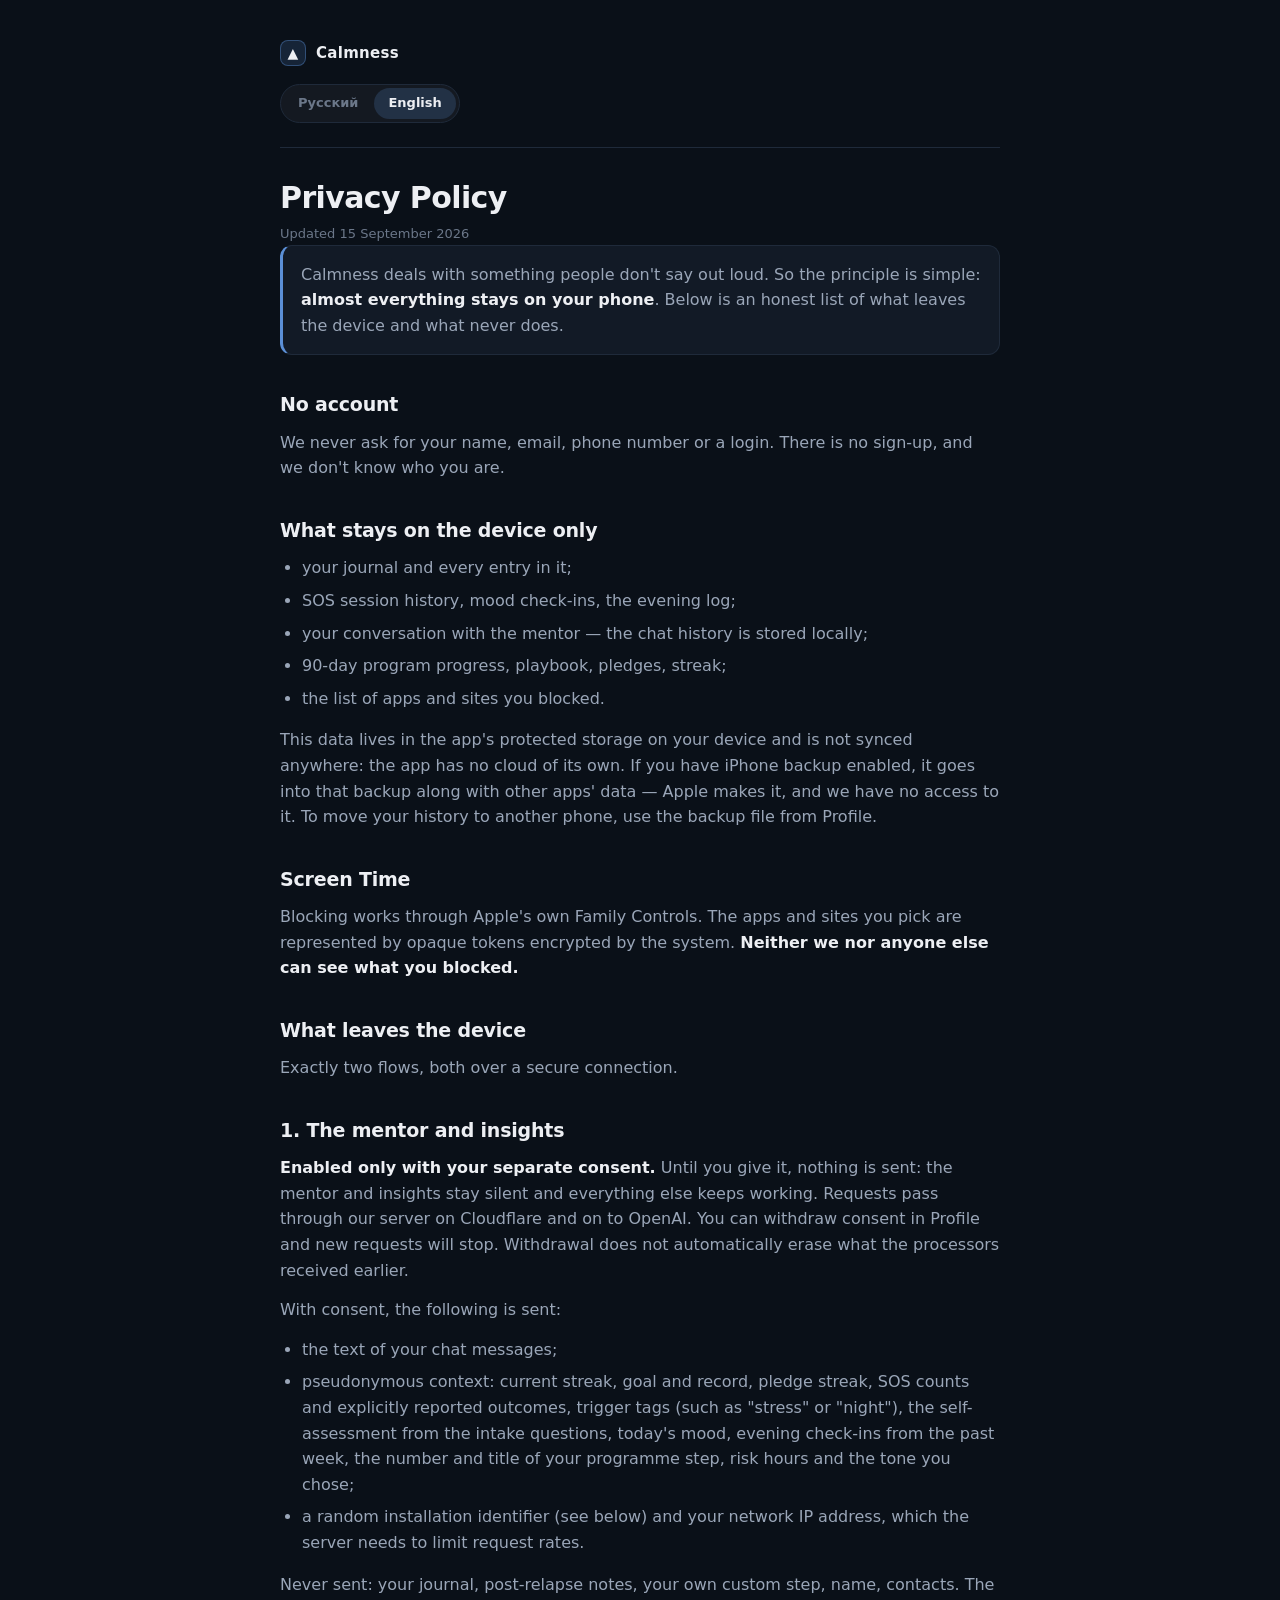
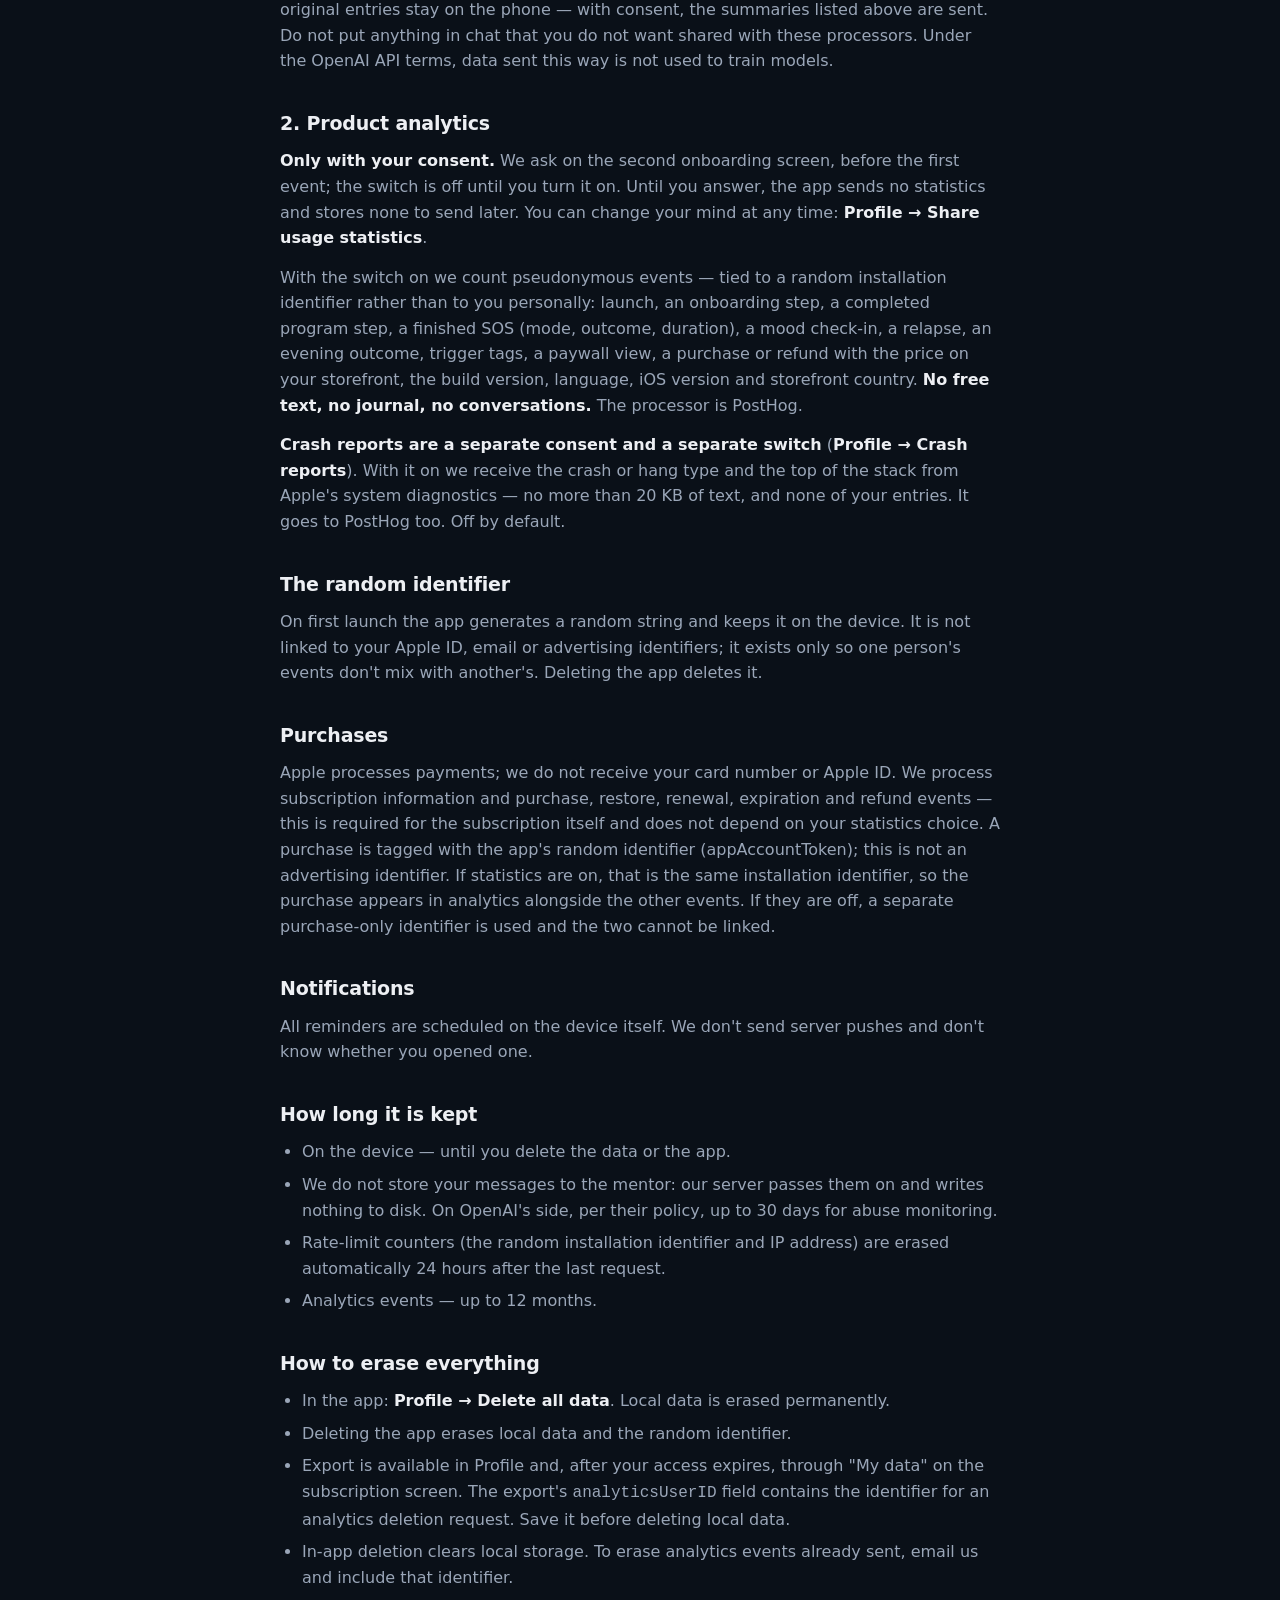
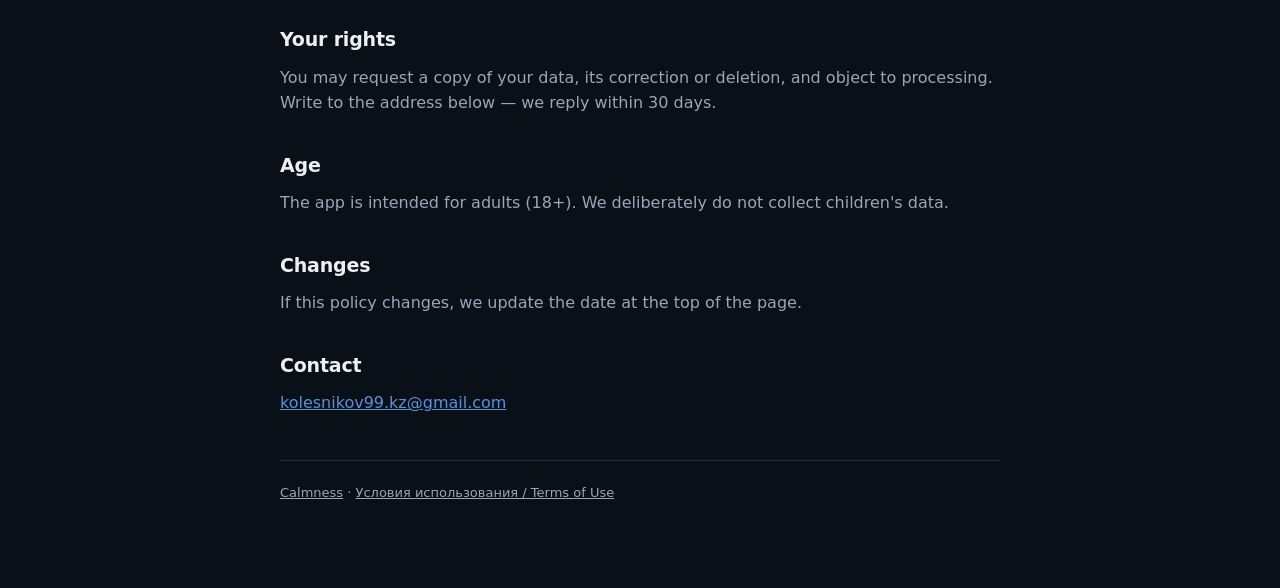
==== privacy.html @ 1201d671 "Политика и условия: раздельные согласия, триал вместо «его нет» Правки лежали на диске с 15 сентября" ====
<!doctype html>
<html lang="ru">
<head>
<meta charset="utf-8">
<meta name="viewport" content="width=device-width, initial-scale=1">
<title>Политика конфиденциальности — Calmness</title>
<link rel="stylesheet" href="style.css">
</head>
<body>
<div class="wrap">

<header>
  <a class="brand" href="./"><span class="mark">▲</span> Calmness</a>
  <div class="lang">
    <button type="button" data-lang="ru">Русский</button>
    <button type="button" data-lang="en">English</button>
  </div>
</header>

<!-- ============ RU ============ -->
<div lang="ru">

<h1>Политика конфиденциальности</h1>
<p class="updated">Обновлено 15 сентября 2026</p>

<div class="note">
  <p>Calmness — приложение о том, о чём не говорят вслух. Поэтому принцип простой:
  <strong>почти всё остаётся на твоём телефоне</strong>. Ниже — честный список того,
  что покидает устройство, и что не покидает никогда.</p>
</div>

<h2>Аккаунта нет</h2>
<p>Мы не просим имя, электронную почту, телефон или логин. Регистрации нет, и мы
не знаем, кто ты.</p>

<h2>Что остаётся только на устройстве</h2>
<ul>
  <li>дневник и все записи в нём;</li>
  <li>история SOS-сессий, чек-ины настроения, журнал вечеров;</li>
  <li>переписка с наставником — история диалога хранится локально;</li>
  <li>прогресс программы 90 дней, плейбук, обещания, стрик;</li>
  <li>список приложений и сайтов, которые ты заблокировал.</li>
</ul>
<p>Эти данные лежат в защищённой области приложения на устройстве и никуда
не синхронизируются: отдельного облака у приложения нет. Если у тебя включена
резервная копия iPhone, они попадают в неё вместе с данными других приложений —
эту копию делает Apple, и доступа к ней у нас нет. Перенести историю на другой
телефон можно файлом копии из Профиля.</p>

<h2>Экранное время</h2>
<p>Блокировка работает через системный механизм Apple — Family Controls.
Выбранные приложения и сайты представлены непрозрачными токенами, которые
шифрует сама система. <strong>Ни мы, ни кто-либо ещё не видит, что именно ты
заблокировал.</strong></p>

<h2>Что покидает устройство</h2>
<p>Ровно два потока, оба по защищённому соединению.</p>

<h2>1. Наставник и разборы</h2>
<p><strong>Включаются только после твоего отдельного согласия.</strong> До него
приложение не отправляет ничего: наставник и разборы молчат, всё остальное
работает. Запрос проходит через наш сервер на Cloudflare и передаётся OpenAI.
Разрешение можно отозвать в Профиле — новые запросы прекратятся. Отзыв не
удаляет автоматически то, что обработчики получили раньше.</p>
<p>С согласием уходят:</p>
<ul>
  <li>текст твоих сообщений в чате;</li>
  <li>псевдонимный контекст: текущий стрик, цель и рекорд, серия обещаний,
  число SOS-сессий и явно отмеченные исходы, теги триггеров (например «стресс»,
  «ночь»), самооценка из вводного опроса, настроение дня, отметки вечеров за
  последнюю неделю, номер и название шага программы, часы риска и выбранный тон
  общения;</li>
  <li>случайный идентификатор установки (о нём ниже) и сетевой IP-адрес —
  он нужен серверу, чтобы ограничивать частоту запросов.</li>
</ul>
<p>Не уходят: дневник, записи после срыва, свой шаг программы, имя, контакты.
Исходные записи остаются на телефоне — с согласием отправляются перечисленные
выше сводки. Не пиши в чат то, что не хочешь передавать этим обработчикам.
По условиям OpenAI API переданные данные не используются для обучения моделей.</p>

<h2>2. Аналитика продукта</h2>
<p><strong>Только с твоего согласия.</strong> Вопрос задаётся на втором экране
онбординга, до первого события; тумблер выключен, пока ты его не включишь.
До ответа приложение не отправляет статистику и не копит её, чтобы отправить
потом. Решение меняется в любой момент: <strong>Профиль → Делиться статистикой
использования</strong>.</p>
<p>При включённом тумблере мы считаем псевдонимные события — они привязаны
к случайному идентификатору установки, а не к тебе лично: запуск, шаг
онбординга, пройденный шаг программы, завершённый SOS (режим, исход,
длительность), отметка настроения, срыв, итог вечера, теги триггеров, показ
стены оплаты, покупка и возврат с ценой на твоей витрине, версия сборки, язык,
версия iOS и страна витрины. <strong>Свободного текста, дневника и переписки
в аналитике нет.</strong> Обработчик — PostHog.</p>
<p><strong>Отчёты о сбоях — отдельное согласие и отдельный тумблер</strong>
(<strong>Профиль → Отчёты о сбоях</strong>). При включённом мы получаем из
системной диагностики Apple тип падения или зависания и верх стека — не больше
20 КБ текста, без твоих записей. Отправляется туда же, в PostHog. По умолчанию
выключено.</p>

<h2>Случайный идентификатор</h2>
<p>При первом запуске приложение создаёт случайный набор символов и хранит его
на устройстве. Он не связан с Apple ID, почтой или рекламными идентификаторами
и нужен только чтобы события одного человека не смешивались с чужими. Удаление
приложения удаляет и его.</p>

<h2>Покупки</h2>
<p>Оплату обрабатывает Apple; номер карты и Apple ID нам не передаются.
Мы обрабатываем сведения о подписке и события покупки, восстановления,
продления, истечения и возврата — это нужно для самой подписки и не зависит
от твоего выбора про статистику. Покупка помечается случайным идентификатором
приложения (appAccountToken); это не рекламный идентификатор. Если статистика
включена, это тот же идентификатор установки, и покупка видна в аналитике
вместе с остальными событиями. Если выключена — для покупок заводится
отдельный идентификатор, и связать их с продуктовой аналитикой нельзя.</p>

<h2>Уведомления</h2>
<p>Все напоминания планируются на самом устройстве. Мы не отправляем пуши
с сервера и не знаем, открыл ты уведомление или нет.</p>

<h2>Сколько это хранится</h2>
<ul>
  <li>На устройстве — пока ты сам не удалишь данные или приложение.</li>
  <li>Сообщения наставнику мы не сохраняем: наш сервер передаёт их дальше и
  ничего не пишет на диск. На стороне OpenAI — по их политике, до 30 дней
  для защиты от злоупотреблений.</li>
  <li>Счётчики частоты запросов (случайный идентификатор установки и IP-адрес)
  стираются автоматически через сутки после последнего запроса.</li>
  <li>События аналитики — до 12 месяцев.</li>
</ul>

<h2>Как всё удалить</h2>
<ul>
  <li>В приложении: <strong>Профиль → Удалить все данные</strong>. Стирает локальные
  данные безвозвратно.</li>
  <li>Удаление приложения стирает локальные данные и случайный идентификатор.</li>
  <li>Экспорт копии — в Профиле, а если доступ к приложению закончился —
  через «Мои данные» на экране подписки. В файле копии есть поле
  <code>analyticsUserID</code>: это идентификатор для запроса на удаление
  событий аналитики. Сохрани его до удаления локальных данных.</li>
  <li>Удаление в приложении очищает локальное хранилище. Чтобы удалить уже
  отправленные события аналитики, напиши в поддержку и приложи этот
  идентификатор.</li>
  <li>Чтобы стереть события аналитики, напиши нам — удалим по идентификатору
  (он есть в файле из «Профиль → Экспорт данных»).</li>
</ul>

<h2>Твои права</h2>
<p>Ты можешь запросить копию своих данных, их исправление или удаление,
а также возразить против обработки. Напиши на адрес ниже — ответим в течение
30 дней.</p>

<h2>Возраст</h2>
<p>Приложение предназначено для совершеннолетних (18+). Мы сознательно
не собираем данные детей.</p>

<h2>Изменения</h2>
<p>Если политика изменится, мы обновим дату вверху страницы.</p>

<h2>Связаться</h2>
<p><a href="mailto:kolesnikov99.kz@gmail.com">kolesnikov99.kz@gmail.com</a></p>

</div>

<!-- ============ EN ============ -->
<div lang="en">

<h1>Privacy Policy</h1>
<p class="updated">Updated 15 September 2026</p>

<div class="note">
  <p>Calmness deals with something people don't say out loud. So the principle is
  simple: <strong>almost everything stays on your phone</strong>. Below is an honest
  list of what leaves the device and what never does.</p>
</div>

<h2>No account</h2>
<p>We never ask for your name, email, phone number or a login. There is no sign-up,
and we don't know who you are.</p>

<h2>What stays on the device only</h2>
<ul>
  <li>your journal and every entry in it;</li>
  <li>SOS session history, mood check-ins, the evening log;</li>
  <li>your conversation with the mentor — the chat history is stored locally;</li>
  <li>90-day program progress, playbook, pledges, streak;</li>
  <li>the list of apps and sites you blocked.</li>
</ul>
<p>This data lives in the app's protected storage on your device and is not
synced anywhere: the app has no cloud of its own. If you have iPhone backup
enabled, it goes into that backup along with other apps' data — Apple makes it,
and we have no access to it. To move your history to another phone, use the
backup file from Profile.</p>

<h2>Screen Time</h2>
<p>Blocking works through Apple's own Family Controls. The apps and sites you pick
are represented by opaque tokens encrypted by the system. <strong>Neither we nor
anyone else can see what you blocked.</strong></p>

<h2>What leaves the device</h2>
<p>Exactly two flows, both over a secure connection.</p>

<h2>1. The mentor and insights</h2>
<p><strong>Enabled only with your separate consent.</strong> Until you give it,
nothing is sent: the mentor and insights stay silent and everything else keeps
working. Requests pass through our server on Cloudflare and on to OpenAI. You can
withdraw consent in Profile and new requests will stop. Withdrawal does not
automatically erase what the processors received earlier.</p>
<p>With consent, the following is sent:</p>
<ul>
  <li>the text of your chat messages;</li>
  <li>pseudonymous context: current streak, goal and record, pledge streak,
  SOS counts and explicitly reported outcomes, trigger tags (such as "stress" or
  "night"), the self-assessment from the intake questions, today's mood, evening
  check-ins from the past week, the number and title of your programme step,
  risk hours and the tone you chose;</li>
  <li>a random installation identifier (see below) and your network IP address,
  which the server needs to limit request rates.</li>
</ul>
<p>Never sent: your journal, post-relapse notes, your own custom step, name,
contacts. The original entries stay on the phone — with consent, the summaries
listed above are sent. Do not put anything in chat that you do not want shared
with these processors. Under the OpenAI API terms, data sent this way is not used
to train models.</p>

<h2>2. Product analytics</h2>
<p><strong>Only with your consent.</strong> We ask on the second onboarding
screen, before the first event; the switch is off until you turn it on. Until
you answer, the app sends no statistics and stores none to send later. You can
change your mind at any time: <strong>Profile → Share usage statistics</strong>.</p>
<p>With the switch on we count pseudonymous events — tied to a random
installation identifier rather than to you personally: launch, an onboarding
step, a completed program step, a finished SOS (mode, outcome, duration), a mood
check-in, a relapse, an evening outcome, trigger tags, a paywall view, a purchase
or refund with the price on your storefront, the build version, language, iOS
version and storefront country. <strong>No free text, no journal, no
conversations.</strong> The processor is PostHog.</p>
<p><strong>Crash reports are a separate consent and a separate switch</strong>
(<strong>Profile → Crash reports</strong>). With it on we receive the crash or
hang type and the top of the stack from Apple's system diagnostics — no more
than 20 KB of text, and none of your entries. It goes to PostHog too. Off by
default.</p>

<h2>The random identifier</h2>
<p>On first launch the app generates a random string and keeps it on the device.
It is not linked to your Apple ID, email or advertising identifiers; it exists only
so one person's events don't mix with another's. Deleting the app deletes it.</p>

<h2>Purchases</h2>
<p>Apple processes payments; we do not receive your card number or Apple ID.
We process subscription information and purchase, restore, renewal, expiration
and refund events — this is required for the subscription itself and does not
depend on your statistics choice. A purchase is tagged with the app's random
identifier (appAccountToken); this is not an advertising identifier. If
statistics are on, that is the same installation identifier, so the purchase
appears in analytics alongside the other events. If they are off, a separate
purchase-only identifier is used and the two cannot be linked.</p>

<h2>Notifications</h2>
<p>All reminders are scheduled on the device itself. We don't send server pushes
and don't know whether you opened one.</p>

<h2>How long it is kept</h2>
<ul>
  <li>On the device — until you delete the data or the app.</li>
  <li>We do not store your messages to the mentor: our server passes them on
  and writes nothing to disk. On OpenAI's side, per their policy, up to 30 days
  for abuse monitoring.</li>
  <li>Rate-limit counters (the random installation identifier and IP address)
  are erased automatically 24 hours after the last request.</li>
  <li>Analytics events — up to 12 months.</li>
</ul>

<h2>How to erase everything</h2>
<ul>
  <li>In the app: <strong>Profile → Delete all data</strong>. Local data is erased
  permanently.</li>
  <li>Deleting the app erases local data and the random identifier.</li>
  <li>Export is available in Profile and, after your access expires, through
  "My data" on the subscription screen. The export's <code>analyticsUserID</code>
  field contains the identifier for an analytics deletion request. Save it before
  deleting local data.</li>
  <li>In-app deletion clears local storage. To erase analytics events already
  sent, email us and include that identifier.</li>
</ul>

<h2>Your rights</h2>
<p>You may request a copy of your data, its correction or deletion, and object to
processing. Write to the address below — we reply within 30 days.</p>

<h2>Age</h2>
<p>The app is intended for adults (18+). We deliberately do not collect children's
data.</p>

<h2>Changes</h2>
<p>If this policy changes, we update the date at the top of the page.</p>

<h2>Contact</h2>
<p><a href="mailto:kolesnikov99.kz@gmail.com">kolesnikov99.kz@gmail.com</a></p>

</div>

<footer>
  <p><a href="./">Calmness</a> · <a href="terms.html">Условия использования / Terms of Use</a></p>
</footer>

</div>
<script src="lang.js"></script>
</body>
</html>
---- style.css ----
:root {
  --bg: #0A1018;
  --card: #121A26;
  --line: #1F2A3A;
  --ink: #EDEFF3;
  --ink-2: #9AA6B8;
  --ink-3: #6B7789;
  --accent: #5B8FD6;
  --gold: #E8C77B;
  color-scheme: dark;
}

* { box-sizing: border-box; }

body {
  margin: 0;
  padding: 0 20px 72px;
  background: var(--bg);
  color: var(--ink);
  font: 16px/1.6 -apple-system, BlinkMacSystemFont, "SF Pro Text", system-ui, sans-serif;
  -webkit-text-size-adjust: 100%;
}

.wrap { max-width: 720px; margin: 0 auto; }

header {
  padding: 40px 0 24px;
  border-bottom: 1px solid var(--line);
  margin-bottom: 32px;
}

.brand {
  display: flex;
  align-items: center;
  gap: 10px;
  font-size: 15px;
  font-weight: 600;
  letter-spacing: 0.02em;
  color: var(--ink);
  text-decoration: none;
}

.brand .mark {
  width: 26px; height: 26px;
  display: grid; place-items: center;
  border-radius: 8px;
  background: rgba(91, 143, 214, 0.16);
  border: 1px solid rgba(91, 143, 214, 0.4);
  font-size: 14px;
}

h1 {
  font-size: 30px;
  line-height: 1.2;
  margin: 22px 0 8px;
  letter-spacing: -0.02em;
}

.updated { color: var(--ink-3); font-size: 13px; margin: 0; }

h2 {
  font-size: 19px;
  margin: 34px 0 10px;
  letter-spacing: -0.01em;
}

p, li { color: var(--ink-2); }
p { margin: 0 0 14px; }
ul { margin: 0 0 16px; padding-left: 22px; }
li { margin-bottom: 7px; }
strong { color: var(--ink); font-weight: 600; }
a { color: var(--accent); }

.lang {
  display: inline-flex;
  gap: 2px;
  padding: 3px;
  border-radius: 999px;
  background: rgba(255,255,255,0.04);
  border: 1px solid var(--line);
  margin-top: 18px;
}

.lang button {
  appearance: none;
  border: 0;
  background: transparent;
  color: var(--ink-3);
  font: inherit;
  font-size: 13px;
  font-weight: 600;
  padding: 5px 14px;
  border-radius: 999px;
  cursor: pointer;
}

.lang button.on { background: rgba(91,143,214,0.2); color: var(--ink); }

.note {
  background: var(--card);
  border: 1px solid var(--line);
  border-left: 3px solid var(--accent);
  border-radius: 12px;
  padding: 16px 18px;
  margin: 0 0 20px;
}

.note p:last-child { margin-bottom: 0; }

.note.warn { border-left-color: #E0725E; }

footer {
  margin-top: 44px;
  padding-top: 22px;
  border-top: 1px solid var(--line);
  color: var(--ink-3);
  font-size: 13px;
}

footer a { color: var(--ink-2); }

.cards { display: grid; gap: 12px; margin: 26px 0 0; }

.card {
  display: block;
  padding: 18px 20px;
  background: var(--card);
  border: 1px solid var(--line);
  border-radius: 14px;
  text-decoration: none;
}

.card:hover { border-color: rgba(91,143,214,0.5); }
.card b { display: block; color: var(--ink); font-size: 16px; margin-bottom: 4px; }
.card span { color: var(--ink-3); font-size: 14px; }

[lang="en"] { display: none; }
html.en [lang="ru"] { display: none; }
html.en [lang="en"] { display: block; }
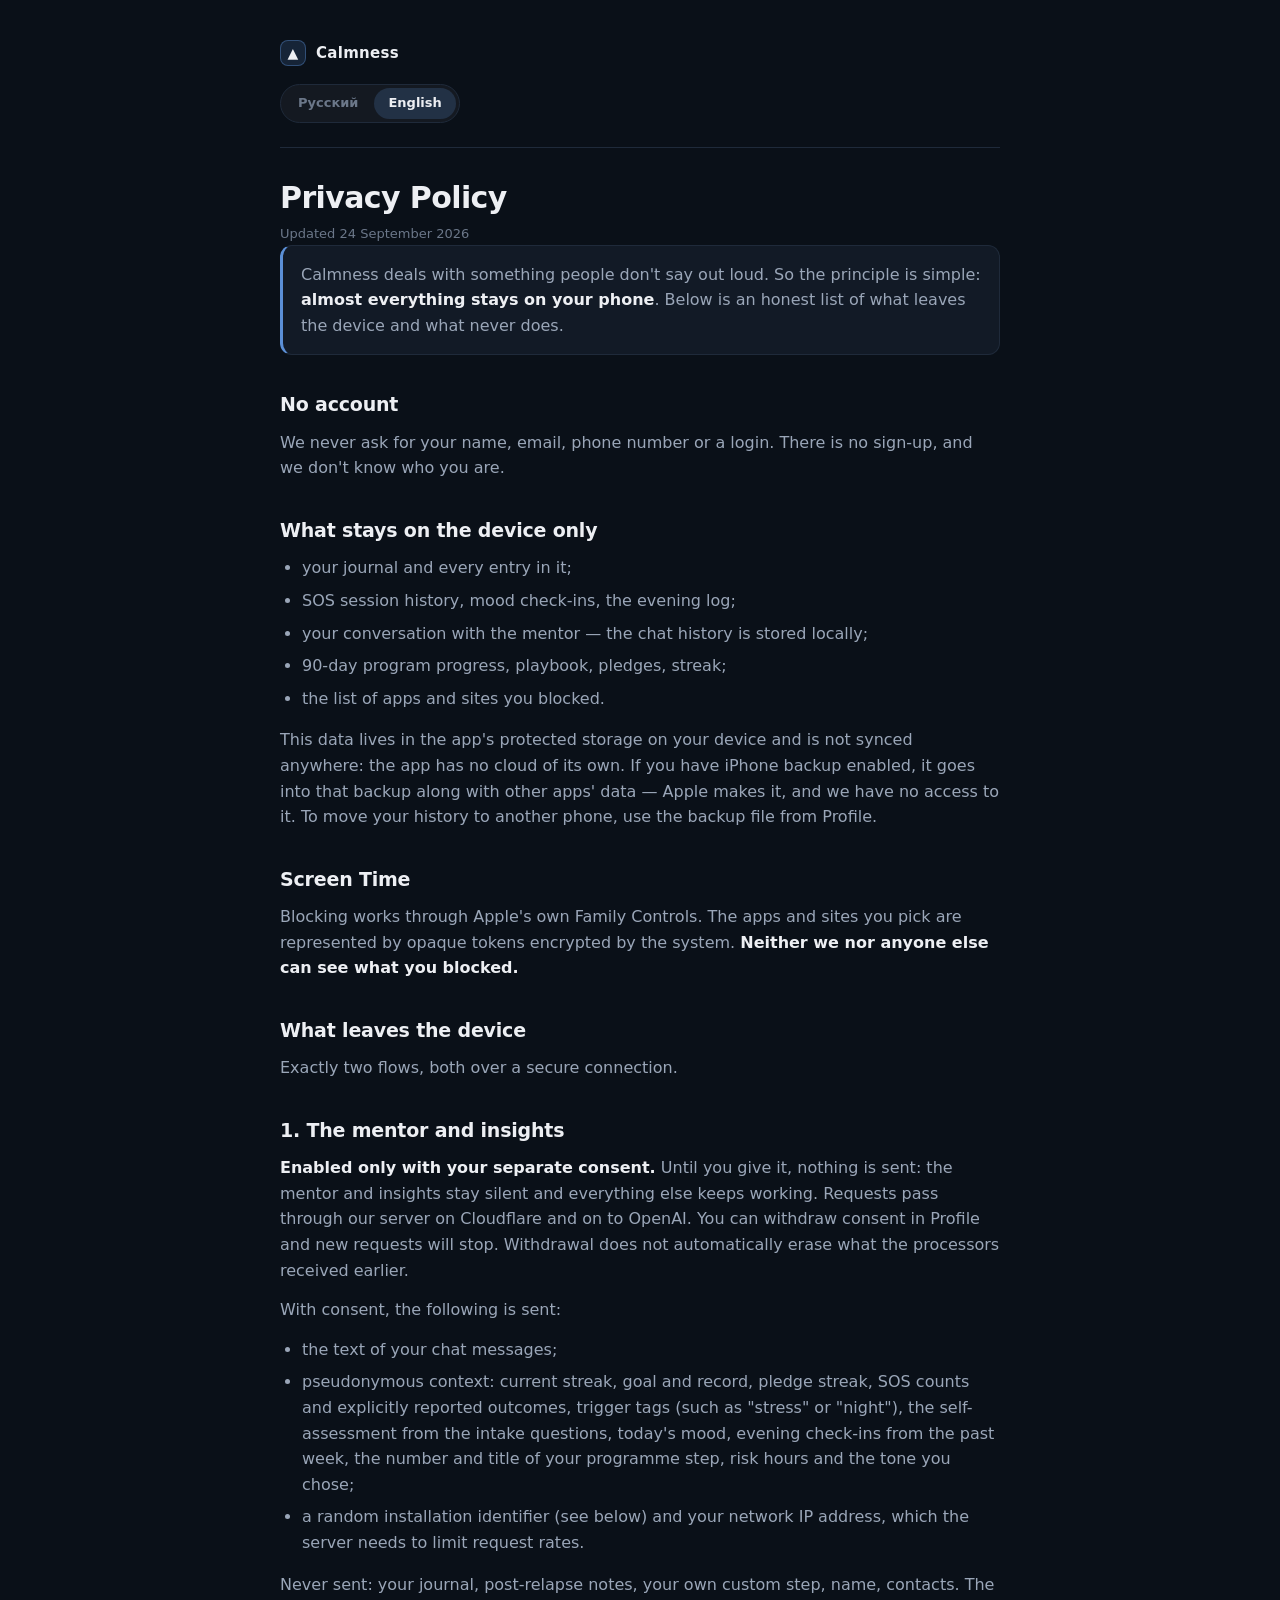
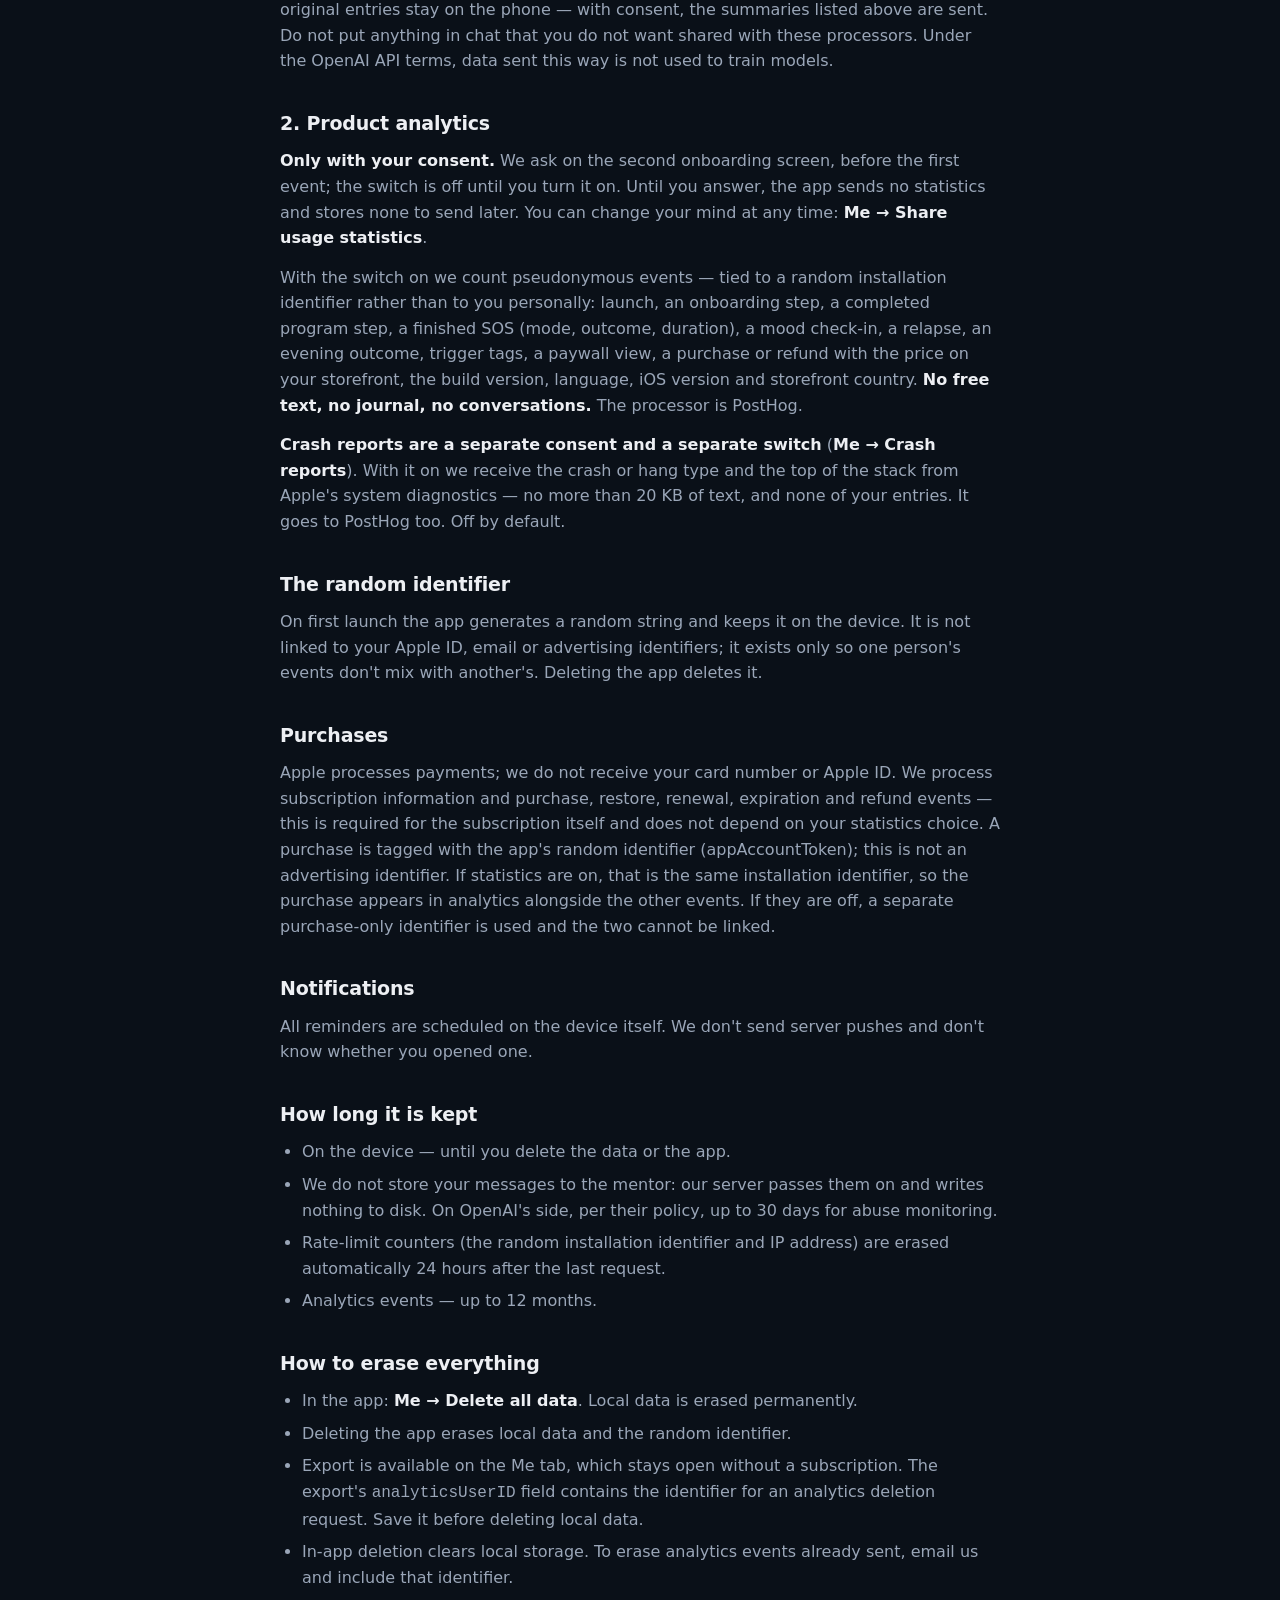
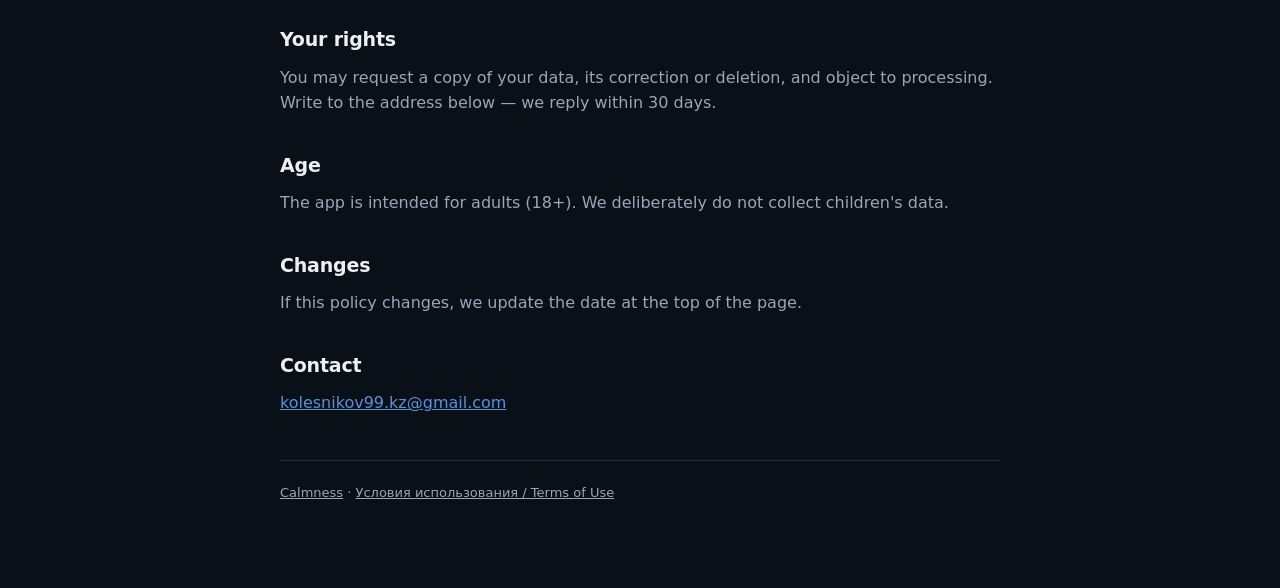
==== commit 271c1349: "Фримиум: основное бесплатно, подписка — программа и наставник; «Я» вместо «Профиль», «Данные и согла" ====
--- a/privacy.html
+++ b/privacy.html
@@ -21,7 +21,7 @@
 <div lang="ru">
 
 <h1>Политика конфиденциальности</h1>
-<p class="updated">Обновлено 15 сентября 2026</p>
+<p class="updated">Обновлено 24 сентября 2026</p>
 
 <div class="note">
   <p>Calmness — приложение о том, о чём не говорят вслух. Поэтому принцип простой:
@@ -82,7 +82,7 @@
 <p><strong>Только с твоего согласия.</strong> Вопрос задаётся на втором экране
 онбординга, до первого события; тумблер выключен, пока ты его не включишь.
 До ответа приложение не отправляет статистику и не копит её, чтобы отправить
-потом. Решение меняется в любой момент: <strong>Профиль → Делиться статистикой
+потом. Решение меняется в любой момент: <strong>Я → Делиться статистикой
 использования</strong>.</p>
 <p>При включённом тумблере мы считаем псевдонимные события — они привязаны
 к случайному идентификатору установки, а не к тебе лично: запуск, шаг
@@ -92,7 +92,7 @@
 версия iOS и страна витрины. <strong>Свободного текста, дневника и переписки
 в аналитике нет.</strong> Обработчик — PostHog.</p>
 <p><strong>Отчёты о сбоях — отдельное согласие и отдельный тумблер</strong>
-(<strong>Профиль → Отчёты о сбоях</strong>). При включённом мы получаем из
+(<strong>Я → Отчёты о сбоях</strong>). При включённом мы получаем из
 системной диагностики Apple тип падения или зависания и верх стека — не больше
 20 КБ текста, без твоих записей. Отправляется туда же, в PostHog. По умолчанию
 выключено.</p>
@@ -130,18 +130,17 @@
 
 <h2>Как всё удалить</h2>
 <ul>
-  <li>В приложении: <strong>Профиль → Удалить все данные</strong>. Стирает локальные
+  <li>В приложении: <strong>Я → Удалить все данные</strong>. Стирает локальные
   данные безвозвратно.</li>
   <li>Удаление приложения стирает локальные данные и случайный идентификатор.</li>
-  <li>Экспорт копии — в Профиле, а если доступ к приложению закончился —
-  через «Мои данные» на экране подписки. В файле копии есть поле
+  <li>Экспорт копии — на вкладке «Я»; вкладка открыта и без подписки. В файле копии есть поле
   <code>analyticsUserID</code>: это идентификатор для запроса на удаление
   событий аналитики. Сохрани его до удаления локальных данных.</li>
   <li>Удаление в приложении очищает локальное хранилище. Чтобы удалить уже
   отправленные события аналитики, напиши в поддержку и приложи этот
   идентификатор.</li>
   <li>Чтобы стереть события аналитики, напиши нам — удалим по идентификатору
-  (он есть в файле из «Профиль → Экспорт данных»).</li>
+  (он есть в файле из «Я → Экспорт данных»).</li>
 </ul>
 
 <h2>Твои права</h2>
@@ -165,7 +164,7 @@
 <div lang="en">
 
 <h1>Privacy Policy</h1>
-<p class="updated">Updated 15 September 2026</p>
+<p class="updated">Updated 24 September 2026</p>
 
 <div class="note">
   <p>Calmness deals with something people don't say out loud. So the principle is
@@ -226,7 +225,7 @@
 <p><strong>Only with your consent.</strong> We ask on the second onboarding
 screen, before the first event; the switch is off until you turn it on. Until
 you answer, the app sends no statistics and stores none to send later. You can
-change your mind at any time: <strong>Profile → Share usage statistics</strong>.</p>
+change your mind at any time: <strong>Me → Share usage statistics</strong>.</p>
 <p>With the switch on we count pseudonymous events — tied to a random
 installation identifier rather than to you personally: launch, an onboarding
 step, a completed program step, a finished SOS (mode, outcome, duration), a mood
@@ -235,7 +234,7 @@
 version and storefront country. <strong>No free text, no journal, no
 conversations.</strong> The processor is PostHog.</p>
 <p><strong>Crash reports are a separate consent and a separate switch</strong>
-(<strong>Profile → Crash reports</strong>). With it on we receive the crash or
+(<strong>Me → Crash reports</strong>). With it on we receive the crash or
 hang type and the top of the stack from Apple's system diagnostics — no more
 than 20 KB of text, and none of your entries. It goes to PostHog too. Off by
 default.</p>
@@ -272,11 +271,10 @@
 
 <h2>How to erase everything</h2>
 <ul>
-  <li>In the app: <strong>Profile → Delete all data</strong>. Local data is erased
+  <li>In the app: <strong>Me → Delete all data</strong>. Local data is erased
   permanently.</li>
   <li>Deleting the app erases local data and the random identifier.</li>
-  <li>Export is available in Profile and, after your access expires, through
-  "My data" on the subscription screen. The export's <code>analyticsUserID</code>
+  <li>Export is available on the Me tab, which stays open without a subscription. The export's <code>analyticsUserID</code>
   field contains the identifier for an analytics deletion request. Save it before
   deleting local data.</li>
   <li>In-app deletion clears local storage. To erase analytics events already
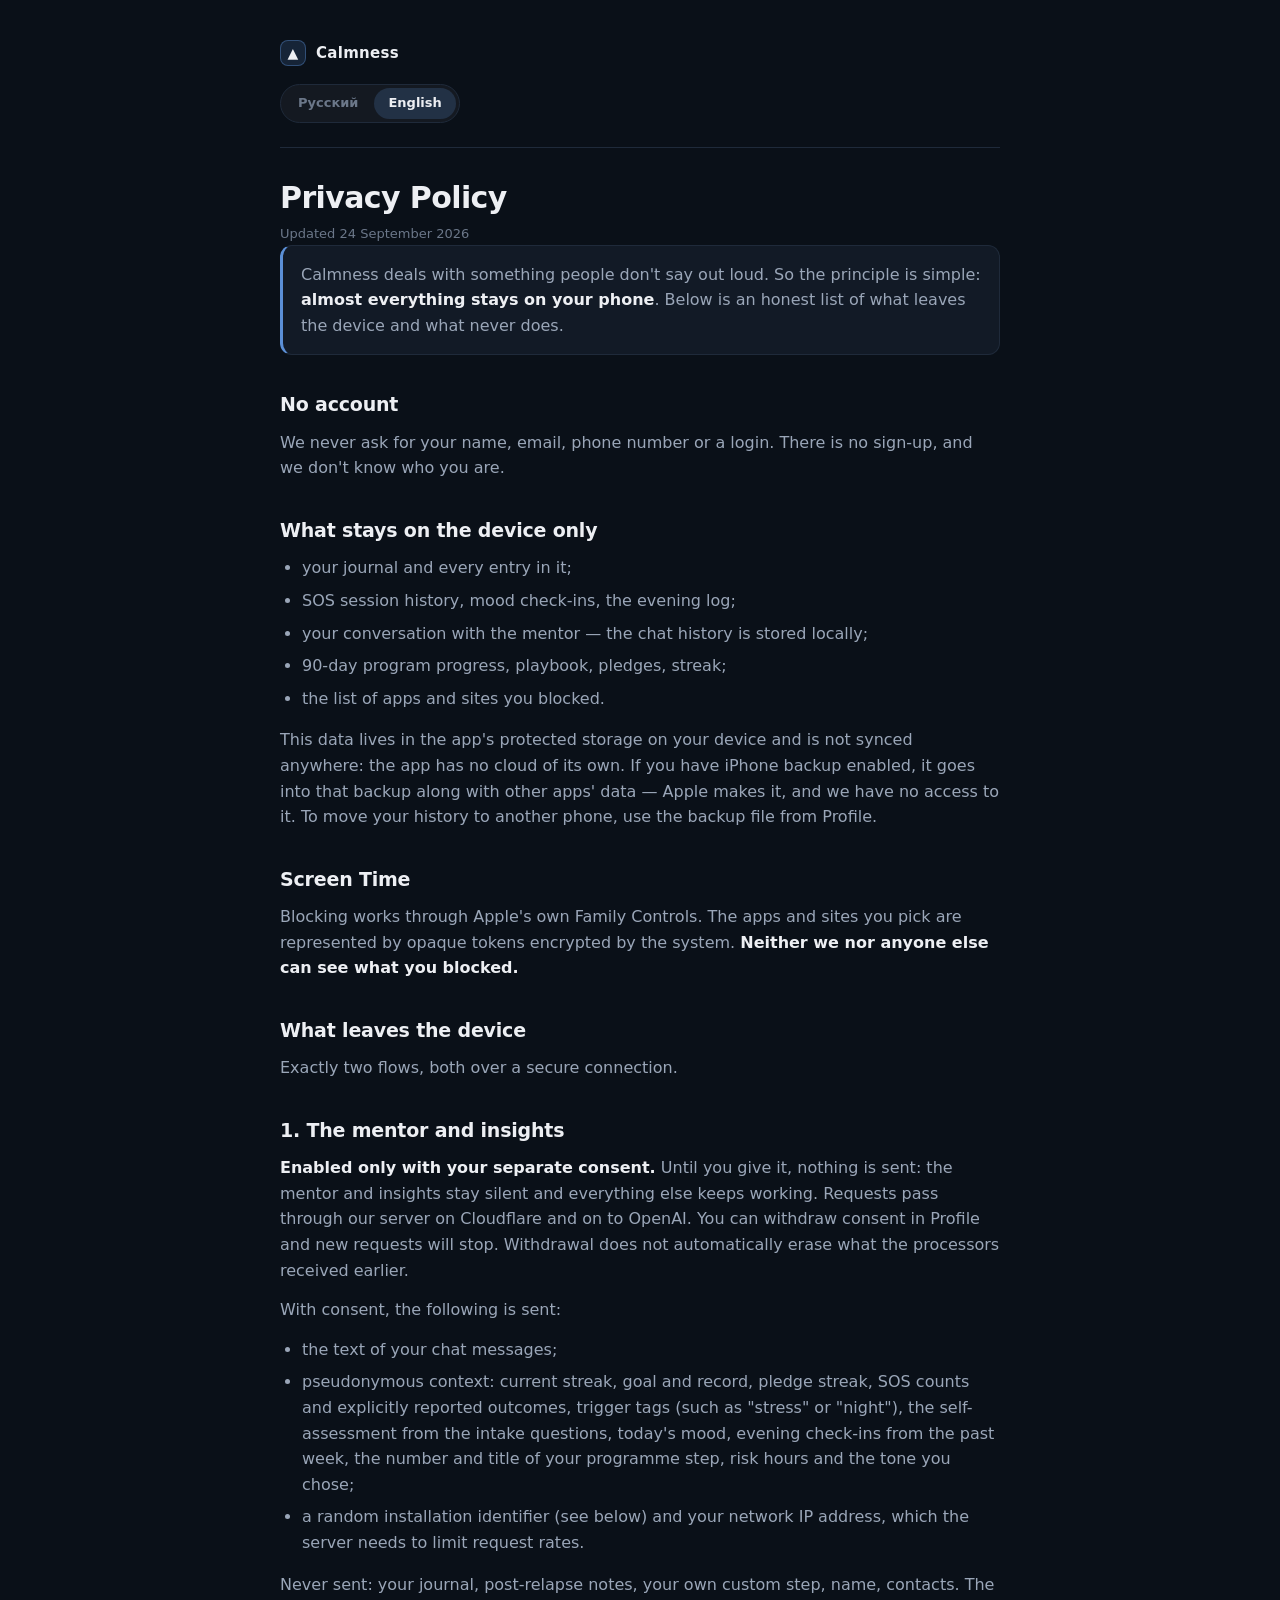
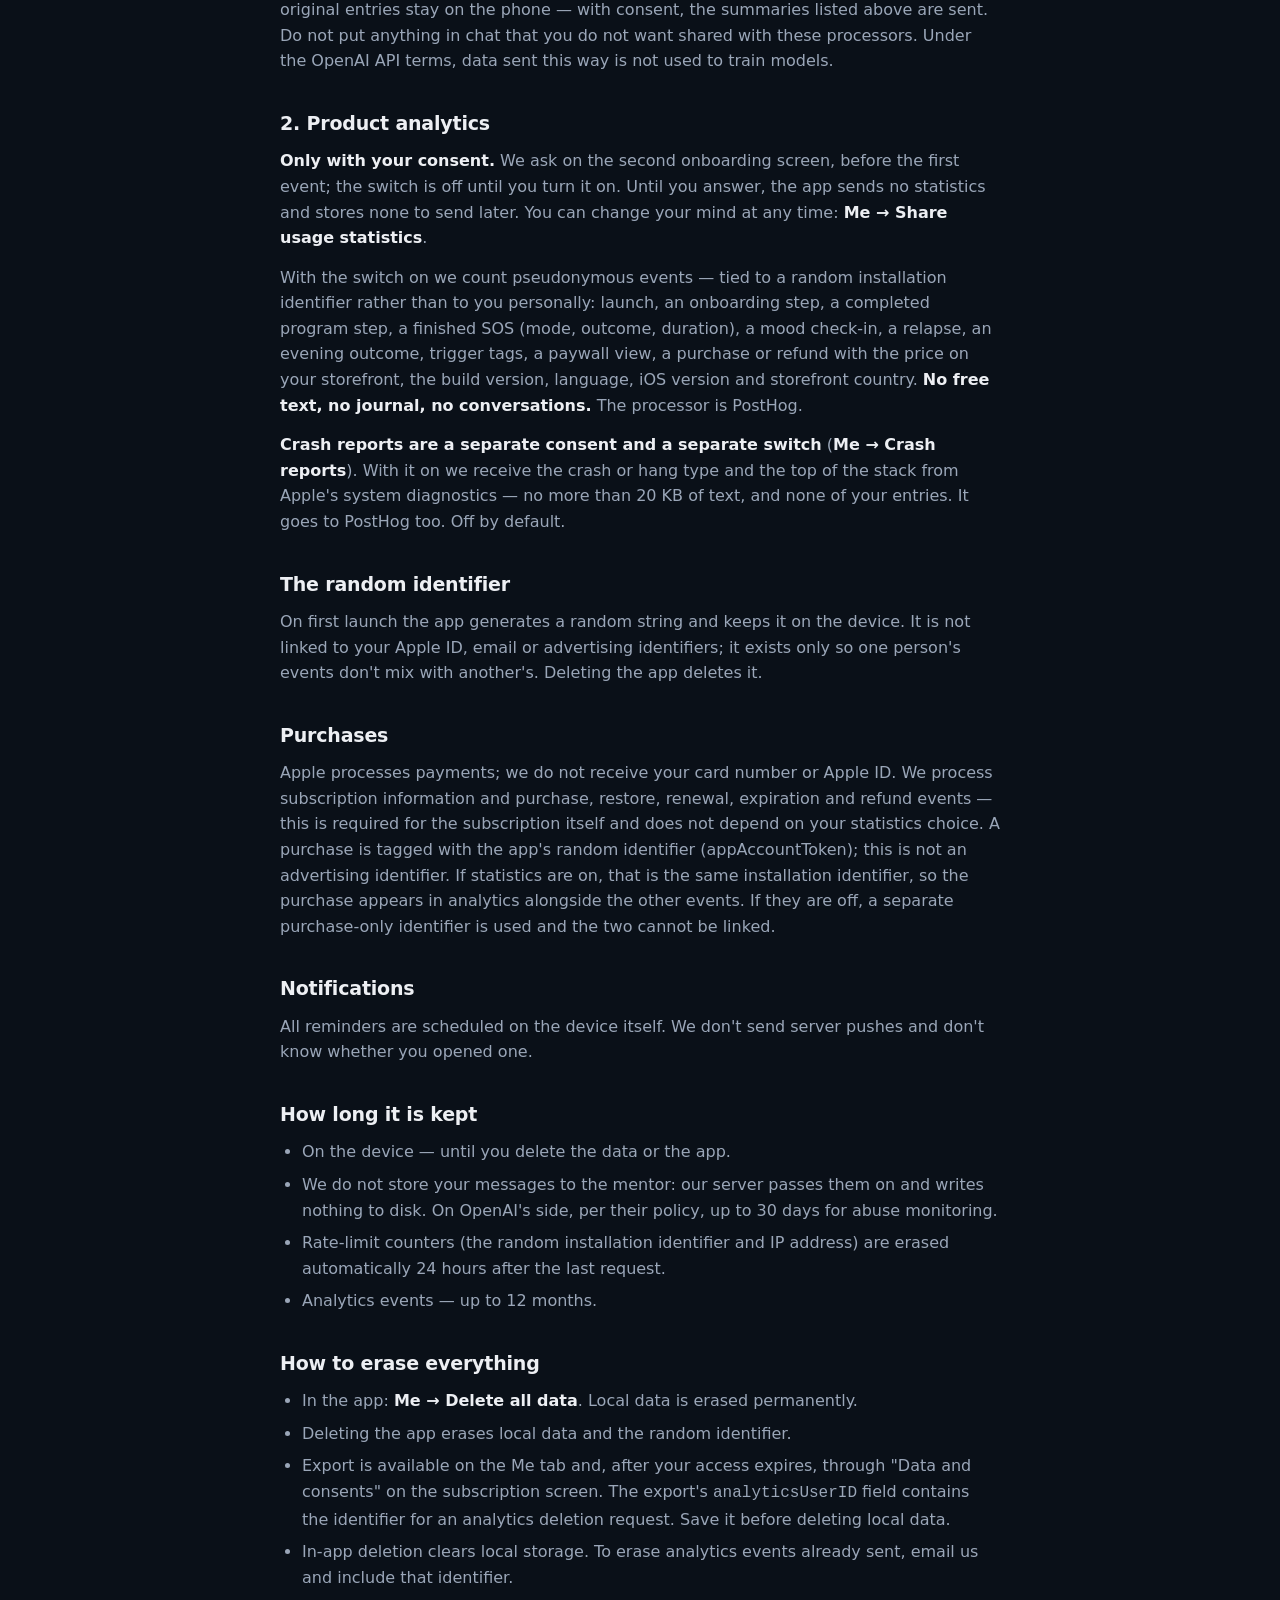
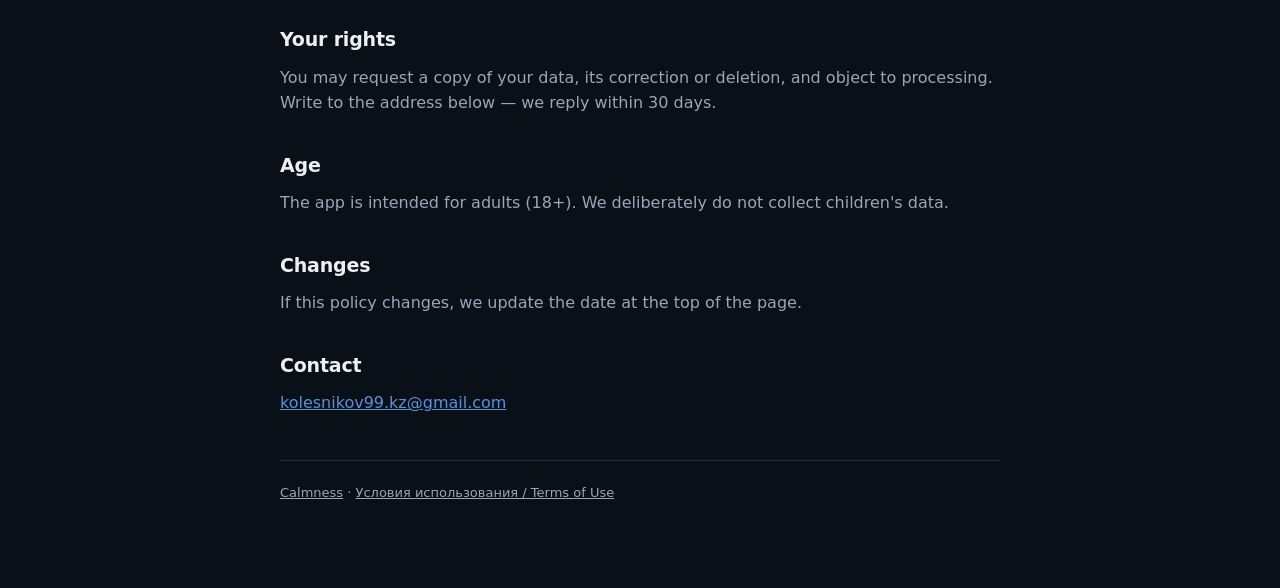
==== commit 2d40c879: "Подписка снова открывает всё приложение (жёсткая стена с бесплатной неделей) Co-Authored-By: Claude " ====
--- a/privacy.html
+++ b/privacy.html
@@ -133,7 +133,8 @@
   <li>В приложении: <strong>Я → Удалить все данные</strong>. Стирает локальные
   данные безвозвратно.</li>
   <li>Удаление приложения стирает локальные данные и случайный идентификатор.</li>
-  <li>Экспорт копии — на вкладке «Я»; вкладка открыта и без подписки. В файле копии есть поле
+  <li>Экспорт копии — на вкладке «Я», а если доступ к приложению закончился —
+  через «Данные и согласия» на экране подписки. В файле копии есть поле
   <code>analyticsUserID</code>: это идентификатор для запроса на удаление
   событий аналитики. Сохрани его до удаления локальных данных.</li>
   <li>Удаление в приложении очищает локальное хранилище. Чтобы удалить уже
@@ -274,7 +275,8 @@
   <li>In the app: <strong>Me → Delete all data</strong>. Local data is erased
   permanently.</li>
   <li>Deleting the app erases local data and the random identifier.</li>
-  <li>Export is available on the Me tab, which stays open without a subscription. The export's <code>analyticsUserID</code>
+  <li>Export is available on the Me tab and, after your access expires, through
+  "Data and consents" on the subscription screen. The export's <code>analyticsUserID</code>
   field contains the identifier for an analytics deletion request. Save it before
   deleting local data.</li>
   <li>In-app deletion clears local storage. To erase analytics events already
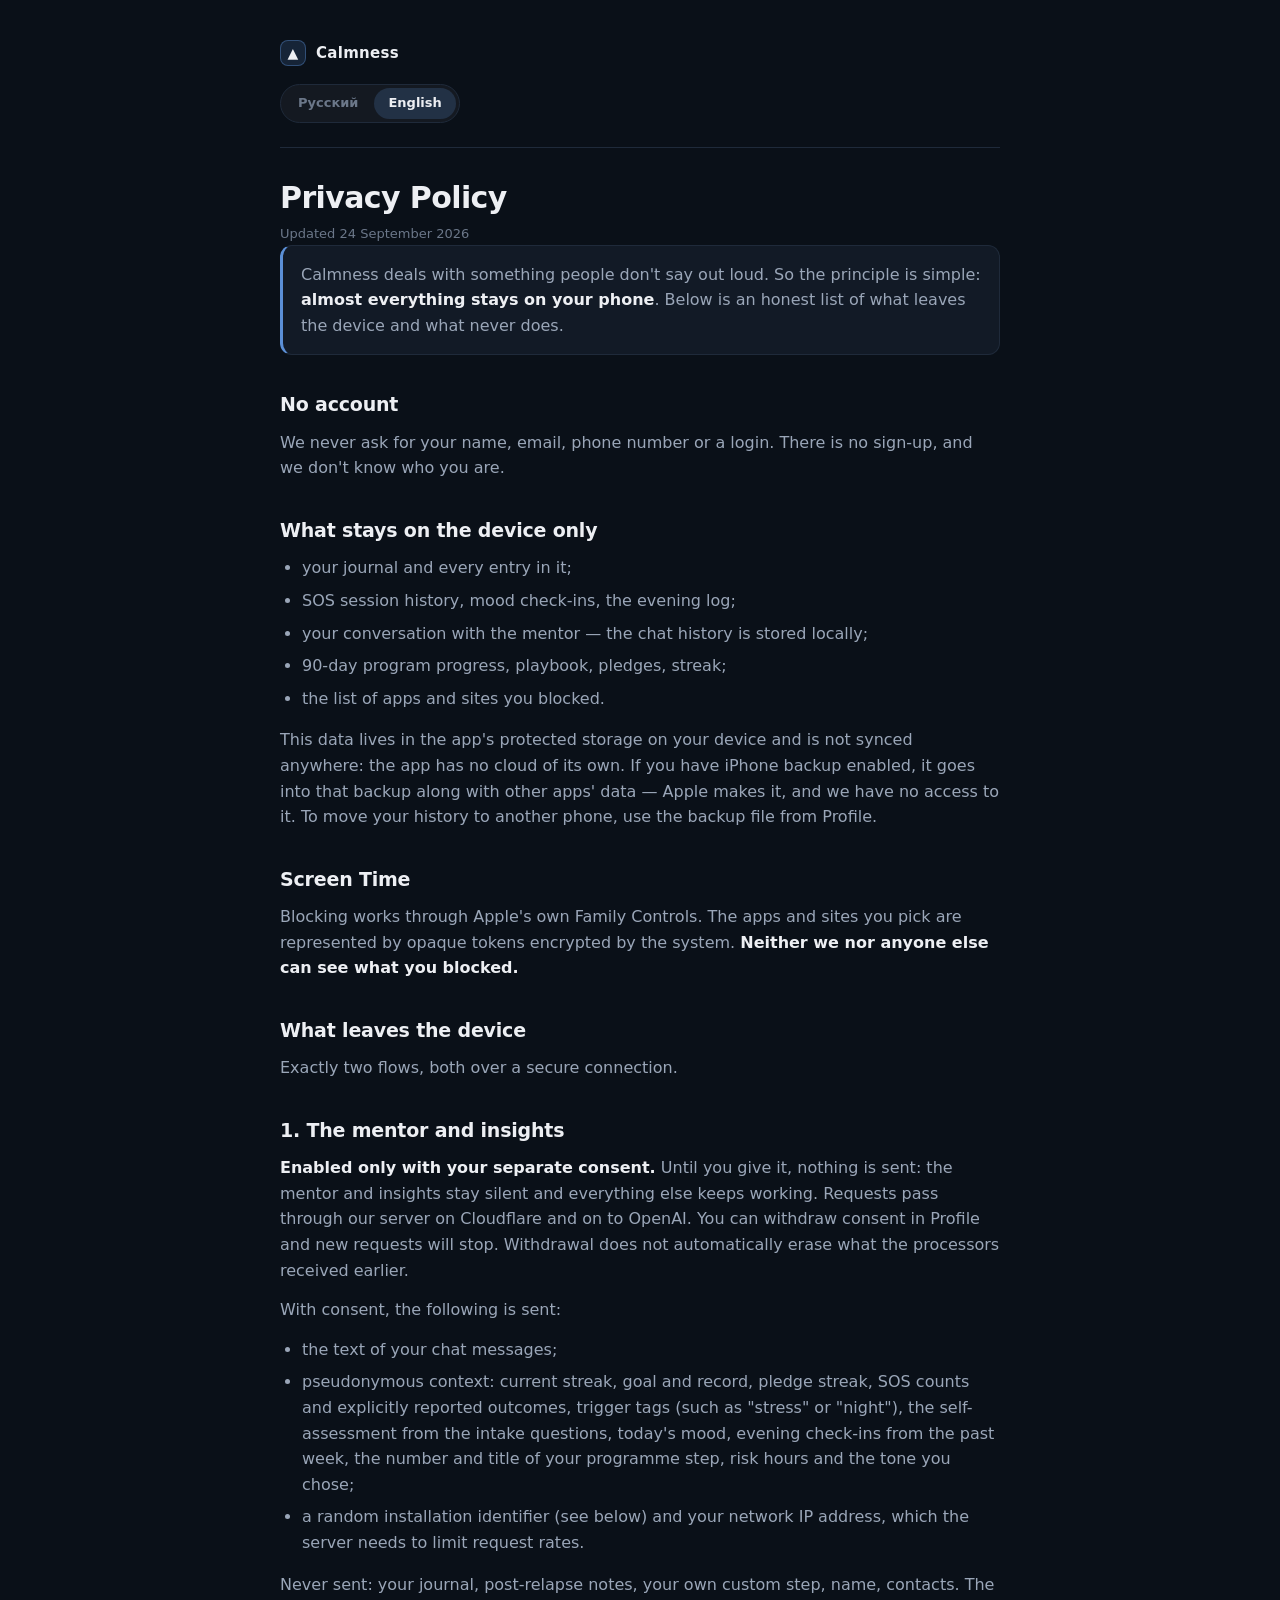
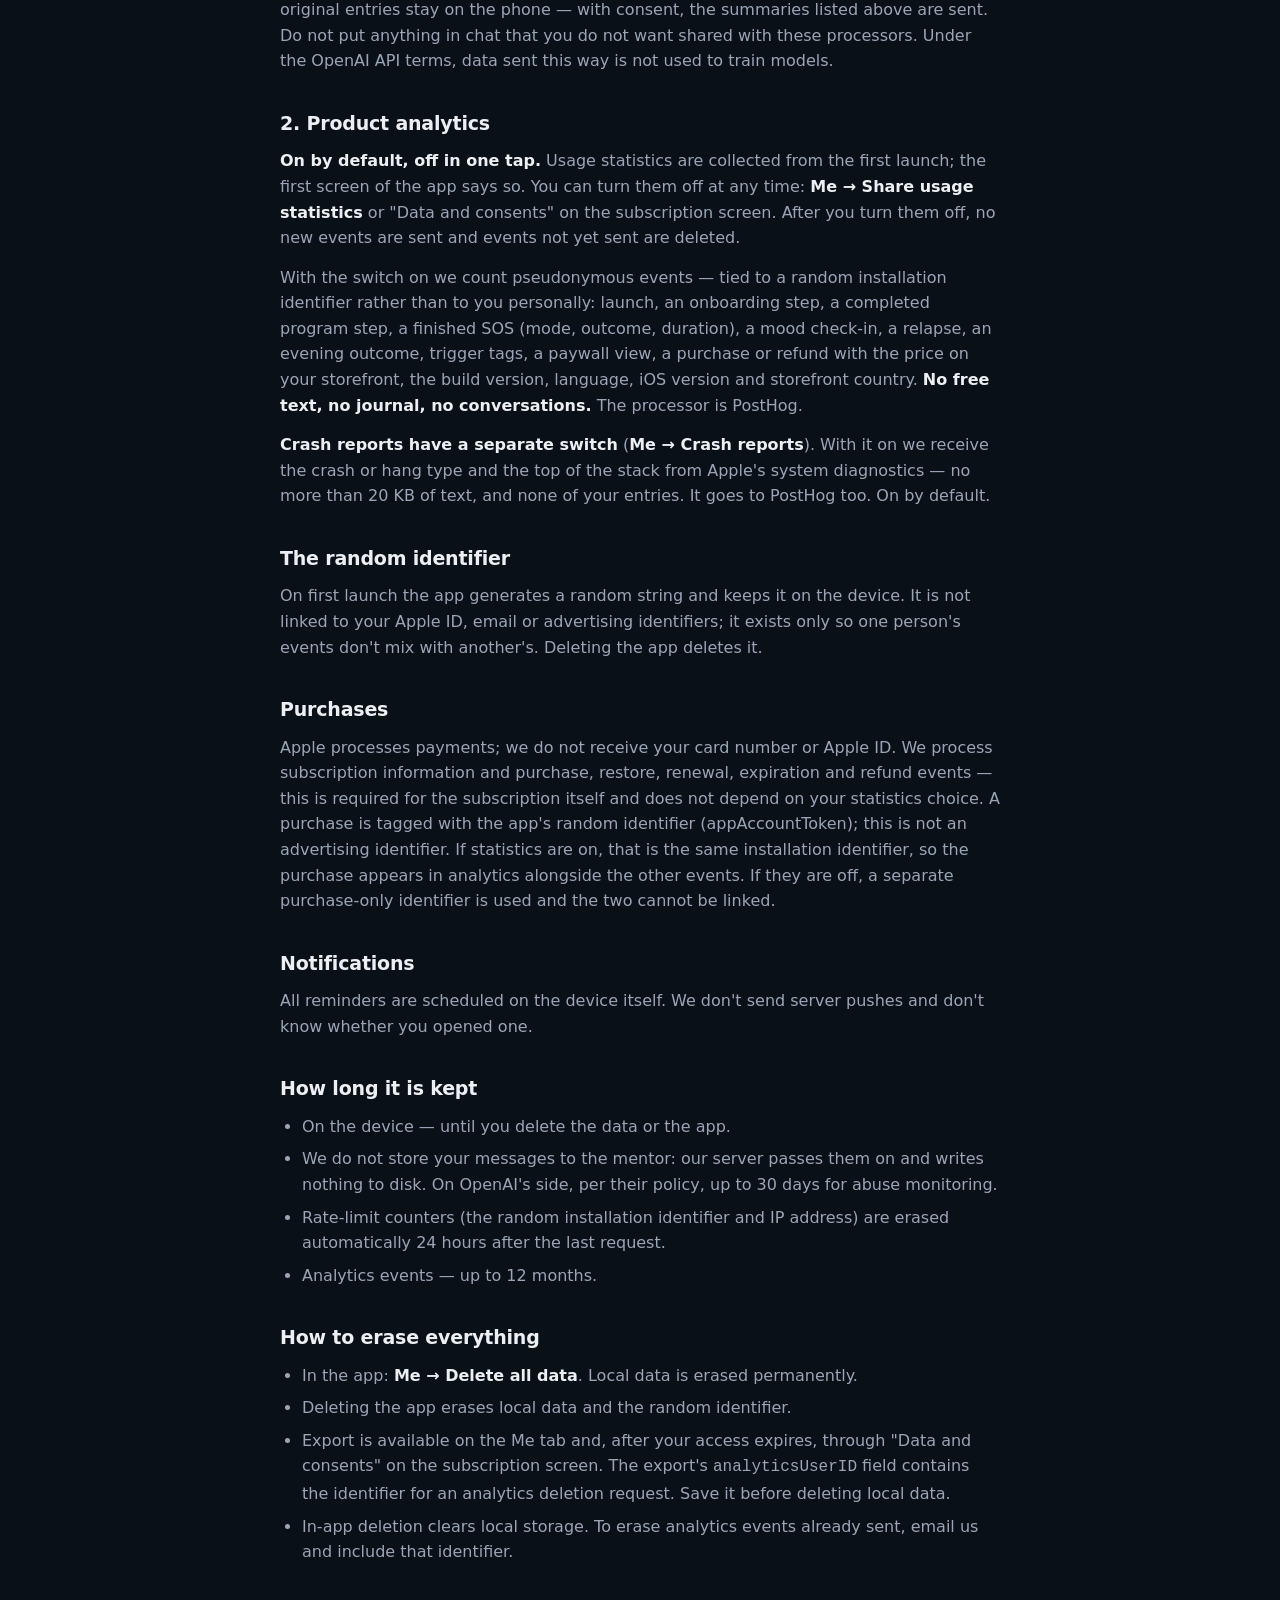
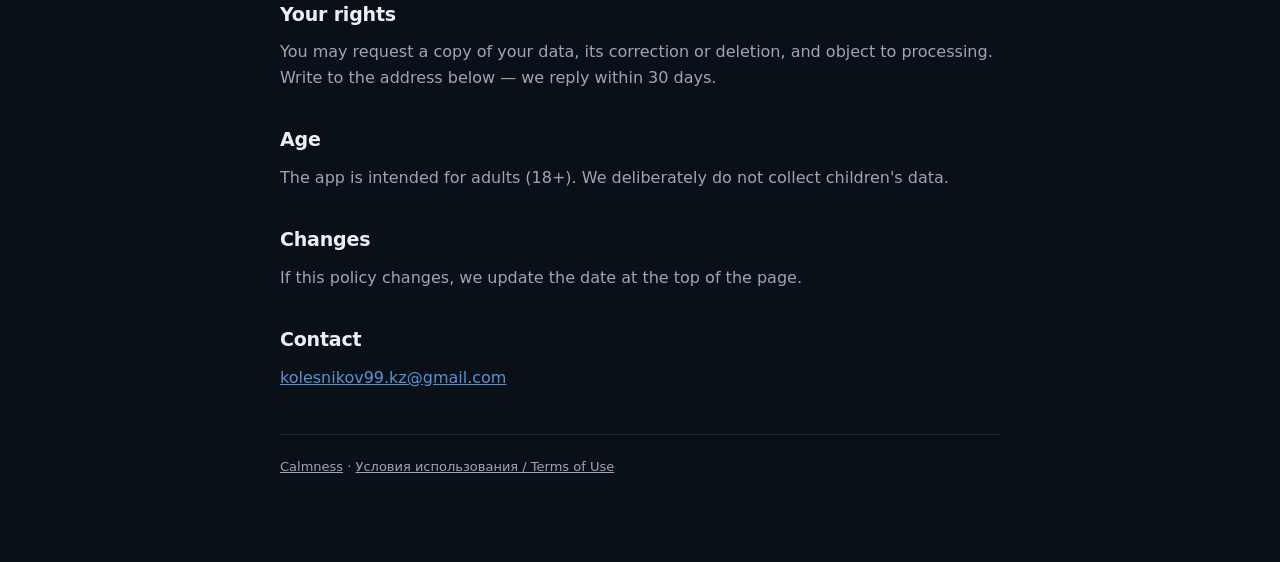
==== commit 56500553: "Статистика включена по умолчанию, выключается в приложении Co-Authored-By: Claude Opus 5.5 (1M conte" ====
--- a/privacy.html
+++ b/privacy.html
@@ -79,11 +79,11 @@
 По условиям OpenAI API переданные данные не используются для обучения моделей.</p>
 
 <h2>2. Аналитика продукта</h2>
-<p><strong>Только с твоего согласия.</strong> Вопрос задаётся на втором экране
-онбординга, до первого события; тумблер выключен, пока ты его не включишь.
-До ответа приложение не отправляет статистику и не копит её, чтобы отправить
-потом. Решение меняется в любой момент: <strong>Я → Делиться статистикой
-использования</strong>.</p>
+<p><strong>Включена по умолчанию, выключается в один тап.</strong> Статистика
+использования собирается с первого запуска; об этом сказано на первом экране
+приложения. Выключить можно в любой момент: <strong>Я → Делиться статистикой
+использования</strong> или «Данные и согласия» на экране подписки. После
+выключения новые события не отправляются, а ещё не отправленные удаляются.</p>
 <p>При включённом тумблере мы считаем псевдонимные события — они привязаны
 к случайному идентификатору установки, а не к тебе лично: запуск, шаг
 онбординга, пройденный шаг программы, завершённый SOS (режим, исход,
@@ -91,11 +91,11 @@
 стены оплаты, покупка и возврат с ценой на твоей витрине, версия сборки, язык,
 версия iOS и страна витрины. <strong>Свободного текста, дневника и переписки
 в аналитике нет.</strong> Обработчик — PostHog.</p>
-<p><strong>Отчёты о сбоях — отдельное согласие и отдельный тумблер</strong>
+<p><strong>Отчёты о сбоях — отдельный тумблер</strong>
 (<strong>Я → Отчёты о сбоях</strong>). При включённом мы получаем из
 системной диагностики Apple тип падения или зависания и верх стека — не больше
 20 КБ текста, без твоих записей. Отправляется туда же, в PostHog. По умолчанию
-выключено.</p>
+включено.</p>
 
 <h2>Случайный идентификатор</h2>
 <p>При первом запуске приложение создаёт случайный набор символов и хранит его
@@ -223,10 +223,11 @@
 to train models.</p>
 
 <h2>2. Product analytics</h2>
-<p><strong>Only with your consent.</strong> We ask on the second onboarding
-screen, before the first event; the switch is off until you turn it on. Until
-you answer, the app sends no statistics and stores none to send later. You can
-change your mind at any time: <strong>Me → Share usage statistics</strong>.</p>
+<p><strong>On by default, off in one tap.</strong> Usage statistics are
+collected from the first launch; the first screen of the app says so. You can
+turn them off at any time: <strong>Me → Share usage statistics</strong> or
+"Data and consents" on the subscription screen. After you turn them off, no new
+events are sent and events not yet sent are deleted.</p>
 <p>With the switch on we count pseudonymous events — tied to a random
 installation identifier rather than to you personally: launch, an onboarding
 step, a completed program step, a finished SOS (mode, outcome, duration), a mood
@@ -234,10 +235,10 @@
 or refund with the price on your storefront, the build version, language, iOS
 version and storefront country. <strong>No free text, no journal, no
 conversations.</strong> The processor is PostHog.</p>
-<p><strong>Crash reports are a separate consent and a separate switch</strong>
+<p><strong>Crash reports have a separate switch</strong>
 (<strong>Me → Crash reports</strong>). With it on we receive the crash or
 hang type and the top of the stack from Apple's system diagnostics — no more
-than 20 KB of text, and none of your entries. It goes to PostHog too. Off by
+than 20 KB of text, and none of your entries. It goes to PostHog too. On by
 default.</p>
 
 <h2>The random identifier</h2>
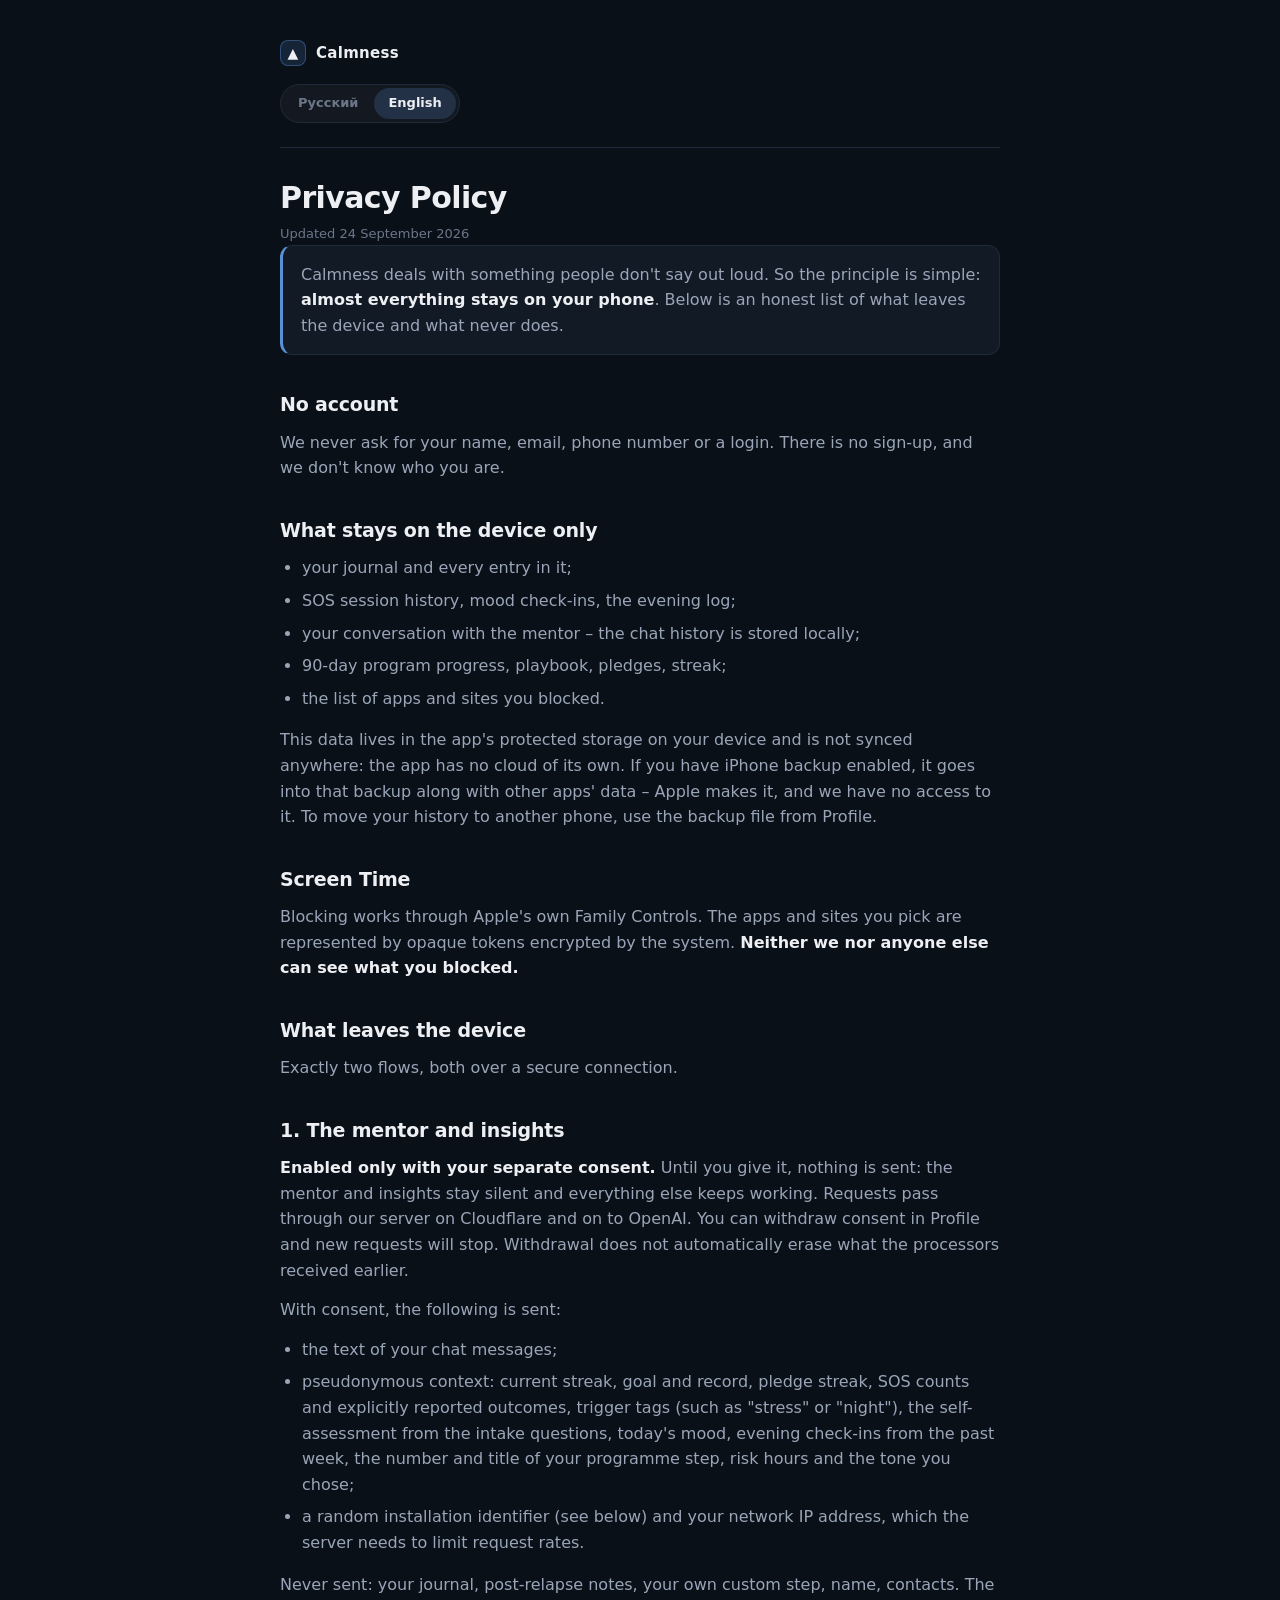
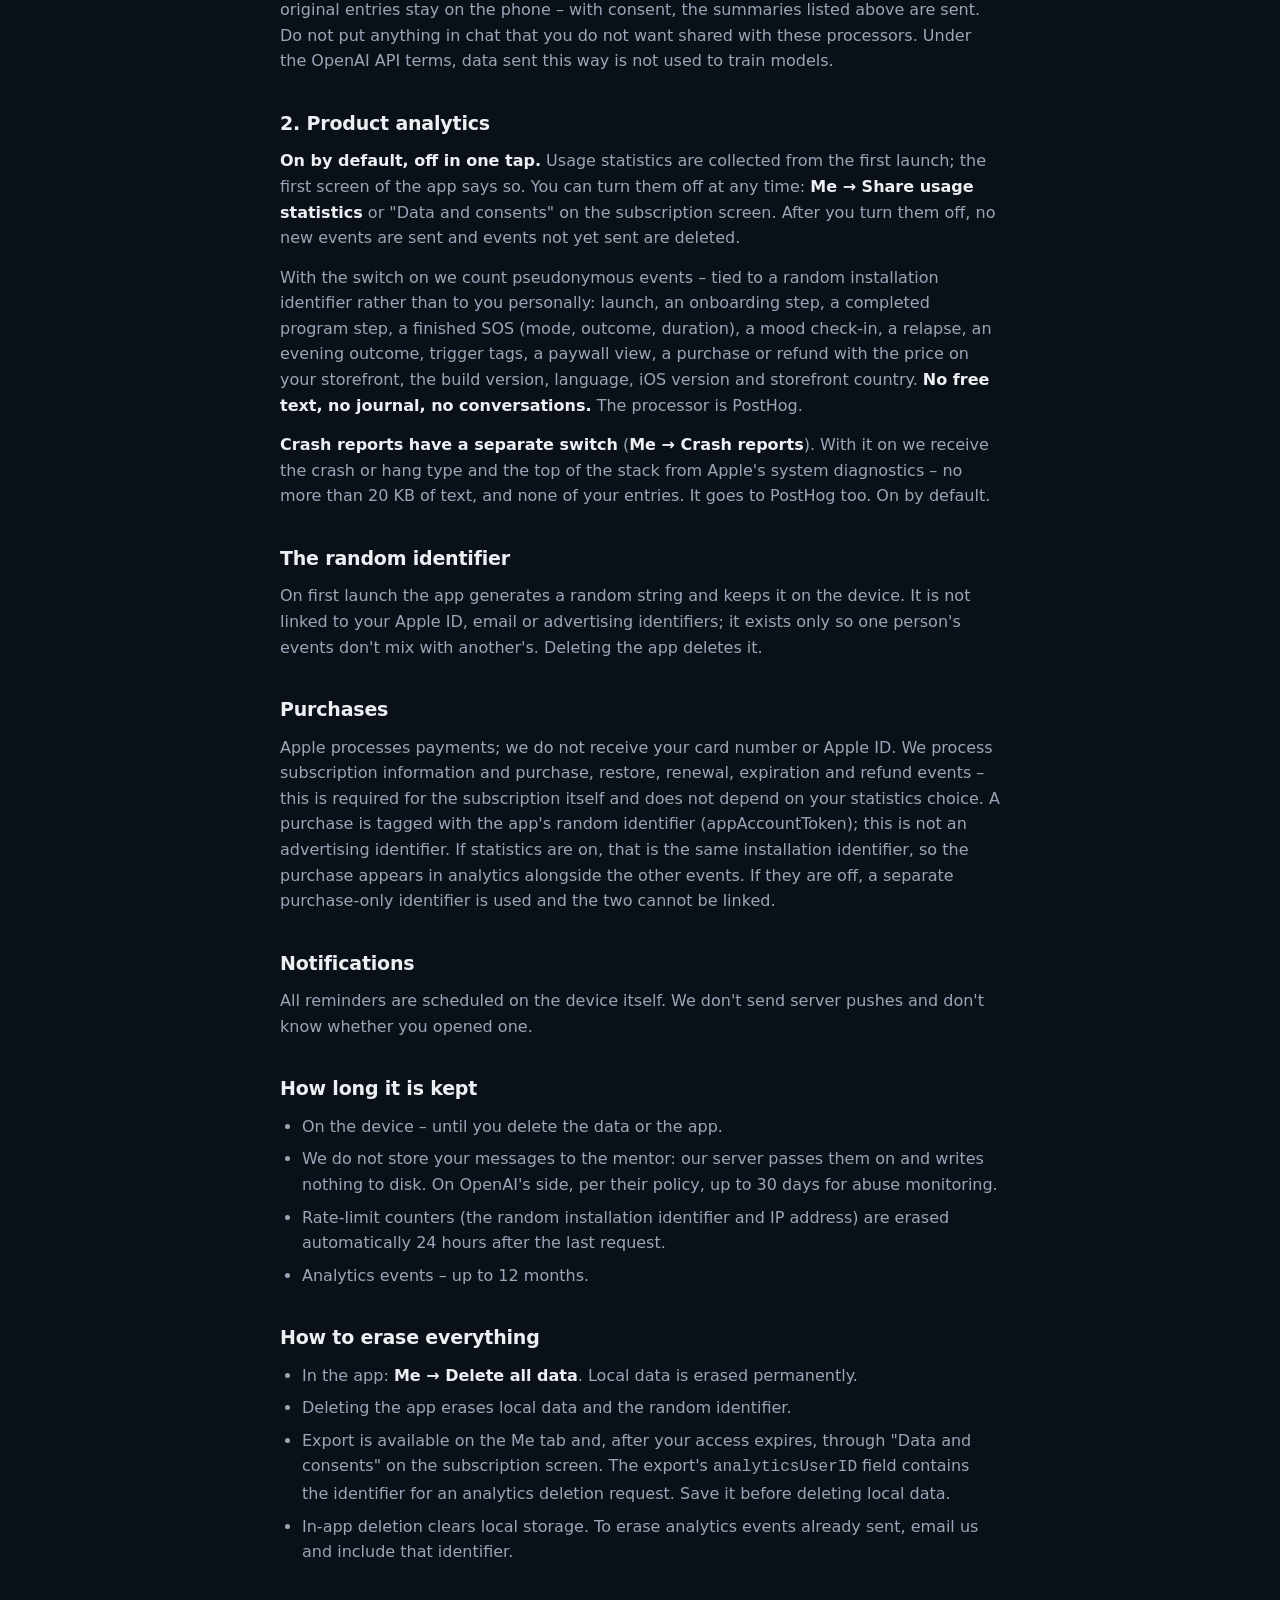
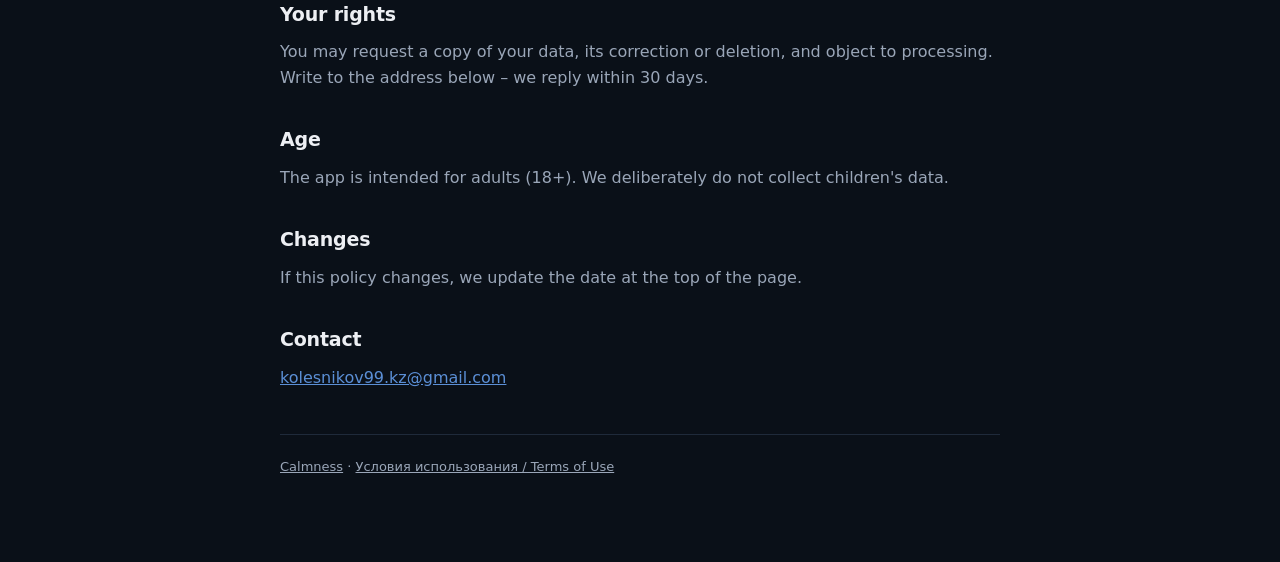
==== commit e600048a: "Короткое тире вместо длинного Co-Authored-By: Claude Opus 5.5 (1M context) <noreply@anthropic.com>" ====
--- a/privacy.html
+++ b/privacy.html
@@ -3,7 +3,7 @@
 <head>
 <meta charset="utf-8">
 <meta name="viewport" content="width=device-width, initial-scale=1">
-<title>Политика конфиденциальности — Calmness</title>
+<title>Политика конфиденциальности – Calmness</title>
 <link rel="stylesheet" href="style.css">
 </head>
 <body>
@@ -24,8 +24,8 @@
 <p class="updated">Обновлено 24 сентября 2026</p>
 
 <div class="note">
-  <p>Calmness — приложение о том, о чём не говорят вслух. Поэтому принцип простой:
-  <strong>почти всё остаётся на твоём телефоне</strong>. Ниже — честный список того,
+  <p>Calmness – приложение о том, о чём не говорят вслух. Поэтому принцип простой:
+  <strong>почти всё остаётся на твоём телефоне</strong>. Ниже – честный список того,
   что покидает устройство, и что не покидает никогда.</p>
 </div>
 
@@ -37,18 +37,18 @@
 <ul>
   <li>дневник и все записи в нём;</li>
   <li>история SOS-сессий, чек-ины настроения, журнал вечеров;</li>
-  <li>переписка с наставником — история диалога хранится локально;</li>
+  <li>переписка с наставником – история диалога хранится локально;</li>
   <li>прогресс программы 90 дней, плейбук, обещания, стрик;</li>
   <li>список приложений и сайтов, которые ты заблокировал.</li>
 </ul>
 <p>Эти данные лежат в защищённой области приложения на устройстве и никуда
 не синхронизируются: отдельного облака у приложения нет. Если у тебя включена
-резервная копия iPhone, они попадают в неё вместе с данными других приложений —
+резервная копия iPhone, они попадают в неё вместе с данными других приложений –
 эту копию делает Apple, и доступа к ней у нас нет. Перенести историю на другой
 телефон можно файлом копии из Профиля.</p>
 
 <h2>Экранное время</h2>
-<p>Блокировка работает через системный механизм Apple — Family Controls.
+<p>Блокировка работает через системный механизм Apple – Family Controls.
 Выбранные приложения и сайты представлены непрозрачными токенами, которые
 шифрует сама система. <strong>Ни мы, ни кто-либо ещё не видит, что именно ты
 заблокировал.</strong></p>
@@ -60,7 +60,7 @@
 <p><strong>Включаются только после твоего отдельного согласия.</strong> До него
 приложение не отправляет ничего: наставник и разборы молчат, всё остальное
 работает. Запрос проходит через наш сервер на Cloudflare и передаётся OpenAI.
-Разрешение можно отозвать в Профиле — новые запросы прекратятся. Отзыв не
+Разрешение можно отозвать в Профиле – новые запросы прекратятся. Отзыв не
 удаляет автоматически то, что обработчики получили раньше.</p>
 <p>С согласием уходят:</p>
 <ul>
@@ -70,11 +70,11 @@
   «ночь»), самооценка из вводного опроса, настроение дня, отметки вечеров за
   последнюю неделю, номер и название шага программы, часы риска и выбранный тон
   общения;</li>
-  <li>случайный идентификатор установки (о нём ниже) и сетевой IP-адрес —
+  <li>случайный идентификатор установки (о нём ниже) и сетевой IP-адрес –
   он нужен серверу, чтобы ограничивать частоту запросов.</li>
 </ul>
 <p>Не уходят: дневник, записи после срыва, свой шаг программы, имя, контакты.
-Исходные записи остаются на телефоне — с согласием отправляются перечисленные
+Исходные записи остаются на телефоне – с согласием отправляются перечисленные
 выше сводки. Не пиши в чат то, что не хочешь передавать этим обработчикам.
 По условиям OpenAI API переданные данные не используются для обучения моделей.</p>
 
@@ -84,16 +84,16 @@
 приложения. Выключить можно в любой момент: <strong>Я → Делиться статистикой
 использования</strong> или «Данные и согласия» на экране подписки. После
 выключения новые события не отправляются, а ещё не отправленные удаляются.</p>
-<p>При включённом тумблере мы считаем псевдонимные события — они привязаны
+<p>При включённом тумблере мы считаем псевдонимные события – они привязаны
 к случайному идентификатору установки, а не к тебе лично: запуск, шаг
 онбординга, пройденный шаг программы, завершённый SOS (режим, исход,
 длительность), отметка настроения, срыв, итог вечера, теги триггеров, показ
 стены оплаты, покупка и возврат с ценой на твоей витрине, версия сборки, язык,
 версия iOS и страна витрины. <strong>Свободного текста, дневника и переписки
-в аналитике нет.</strong> Обработчик — PostHog.</p>
-<p><strong>Отчёты о сбоях — отдельный тумблер</strong>
+в аналитике нет.</strong> Обработчик – PostHog.</p>
+<p><strong>Отчёты о сбоях – отдельный тумблер</strong>
 (<strong>Я → Отчёты о сбоях</strong>). При включённом мы получаем из
-системной диагностики Apple тип падения или зависания и верх стека — не больше
+системной диагностики Apple тип падения или зависания и верх стека – не больше
 20 КБ текста, без твоих записей. Отправляется туда же, в PostHog. По умолчанию
 включено.</p>
 
@@ -106,11 +106,11 @@
 <h2>Покупки</h2>
 <p>Оплату обрабатывает Apple; номер карты и Apple ID нам не передаются.
 Мы обрабатываем сведения о подписке и события покупки, восстановления,
-продления, истечения и возврата — это нужно для самой подписки и не зависит
+продления, истечения и возврата – это нужно для самой подписки и не зависит
 от твоего выбора про статистику. Покупка помечается случайным идентификатором
 приложения (appAccountToken); это не рекламный идентификатор. Если статистика
 включена, это тот же идентификатор установки, и покупка видна в аналитике
-вместе с остальными событиями. Если выключена — для покупок заводится
+вместе с остальными событиями. Если выключена – для покупок заводится
 отдельный идентификатор, и связать их с продуктовой аналитикой нельзя.</p>
 
 <h2>Уведомления</h2>
@@ -119,13 +119,13 @@
 
 <h2>Сколько это хранится</h2>
 <ul>
-  <li>На устройстве — пока ты сам не удалишь данные или приложение.</li>
+  <li>На устройстве – пока ты сам не удалишь данные или приложение.</li>
   <li>Сообщения наставнику мы не сохраняем: наш сервер передаёт их дальше и
-  ничего не пишет на диск. На стороне OpenAI — по их политике, до 30 дней
+  ничего не пишет на диск. На стороне OpenAI – по их политике, до 30 дней
   для защиты от злоупотреблений.</li>
   <li>Счётчики частоты запросов (случайный идентификатор установки и IP-адрес)
   стираются автоматически через сутки после последнего запроса.</li>
-  <li>События аналитики — до 12 месяцев.</li>
+  <li>События аналитики – до 12 месяцев.</li>
 </ul>
 
 <h2>Как всё удалить</h2>
@@ -133,20 +133,20 @@
   <li>В приложении: <strong>Я → Удалить все данные</strong>. Стирает локальные
   данные безвозвратно.</li>
   <li>Удаление приложения стирает локальные данные и случайный идентификатор.</li>
-  <li>Экспорт копии — на вкладке «Я», а если доступ к приложению закончился —
+  <li>Экспорт копии – на вкладке «Я», а если доступ к приложению закончился –
   через «Данные и согласия» на экране подписки. В файле копии есть поле
   <code>analyticsUserID</code>: это идентификатор для запроса на удаление
   событий аналитики. Сохрани его до удаления локальных данных.</li>
   <li>Удаление в приложении очищает локальное хранилище. Чтобы удалить уже
   отправленные события аналитики, напиши в поддержку и приложи этот
   идентификатор.</li>
-  <li>Чтобы стереть события аналитики, напиши нам — удалим по идентификатору
+  <li>Чтобы стереть события аналитики, напиши нам – удалим по идентификатору
   (он есть в файле из «Я → Экспорт данных»).</li>
 </ul>
 
 <h2>Твои права</h2>
 <p>Ты можешь запросить копию своих данных, их исправление или удаление,
-а также возразить против обработки. Напиши на адрес ниже — ответим в течение
+а также возразить против обработки. Напиши на адрес ниже – ответим в течение
 30 дней.</p>
 
 <h2>Возраст</h2>
@@ -181,13 +181,13 @@
 <ul>
   <li>your journal and every entry in it;</li>
   <li>SOS session history, mood check-ins, the evening log;</li>
-  <li>your conversation with the mentor — the chat history is stored locally;</li>
+  <li>your conversation with the mentor – the chat history is stored locally;</li>
   <li>90-day program progress, playbook, pledges, streak;</li>
   <li>the list of apps and sites you blocked.</li>
 </ul>
 <p>This data lives in the app's protected storage on your device and is not
 synced anywhere: the app has no cloud of its own. If you have iPhone backup
-enabled, it goes into that backup along with other apps' data — Apple makes it,
+enabled, it goes into that backup along with other apps' data – Apple makes it,
 and we have no access to it. To move your history to another phone, use the
 backup file from Profile.</p>
 
@@ -217,7 +217,7 @@
   which the server needs to limit request rates.</li>
 </ul>
 <p>Never sent: your journal, post-relapse notes, your own custom step, name,
-contacts. The original entries stay on the phone — with consent, the summaries
+contacts. The original entries stay on the phone – with consent, the summaries
 listed above are sent. Do not put anything in chat that you do not want shared
 with these processors. Under the OpenAI API terms, data sent this way is not used
 to train models.</p>
@@ -228,7 +228,7 @@
 turn them off at any time: <strong>Me → Share usage statistics</strong> or
 "Data and consents" on the subscription screen. After you turn them off, no new
 events are sent and events not yet sent are deleted.</p>
-<p>With the switch on we count pseudonymous events — tied to a random
+<p>With the switch on we count pseudonymous events – tied to a random
 installation identifier rather than to you personally: launch, an onboarding
 step, a completed program step, a finished SOS (mode, outcome, duration), a mood
 check-in, a relapse, an evening outcome, trigger tags, a paywall view, a purchase
@@ -237,7 +237,7 @@
 conversations.</strong> The processor is PostHog.</p>
 <p><strong>Crash reports have a separate switch</strong>
 (<strong>Me → Crash reports</strong>). With it on we receive the crash or
-hang type and the top of the stack from Apple's system diagnostics — no more
+hang type and the top of the stack from Apple's system diagnostics – no more
 than 20 KB of text, and none of your entries. It goes to PostHog too. On by
 default.</p>
 
@@ -249,7 +249,7 @@
 <h2>Purchases</h2>
 <p>Apple processes payments; we do not receive your card number or Apple ID.
 We process subscription information and purchase, restore, renewal, expiration
-and refund events — this is required for the subscription itself and does not
+and refund events – this is required for the subscription itself and does not
 depend on your statistics choice. A purchase is tagged with the app's random
 identifier (appAccountToken); this is not an advertising identifier. If
 statistics are on, that is the same installation identifier, so the purchase
@@ -262,13 +262,13 @@
 
 <h2>How long it is kept</h2>
 <ul>
-  <li>On the device — until you delete the data or the app.</li>
+  <li>On the device – until you delete the data or the app.</li>
   <li>We do not store your messages to the mentor: our server passes them on
   and writes nothing to disk. On OpenAI's side, per their policy, up to 30 days
   for abuse monitoring.</li>
   <li>Rate-limit counters (the random installation identifier and IP address)
   are erased automatically 24 hours after the last request.</li>
-  <li>Analytics events — up to 12 months.</li>
+  <li>Analytics events – up to 12 months.</li>
 </ul>
 
 <h2>How to erase everything</h2>
@@ -286,7 +286,7 @@
 
 <h2>Your rights</h2>
 <p>You may request a copy of your data, its correction or deletion, and object to
-processing. Write to the address below — we reply within 30 days.</p>
+processing. Write to the address below – we reply within 30 days.</p>
 
 <h2>Age</h2>
 <p>The app is intended for adults (18+). We deliberately do not collect children's
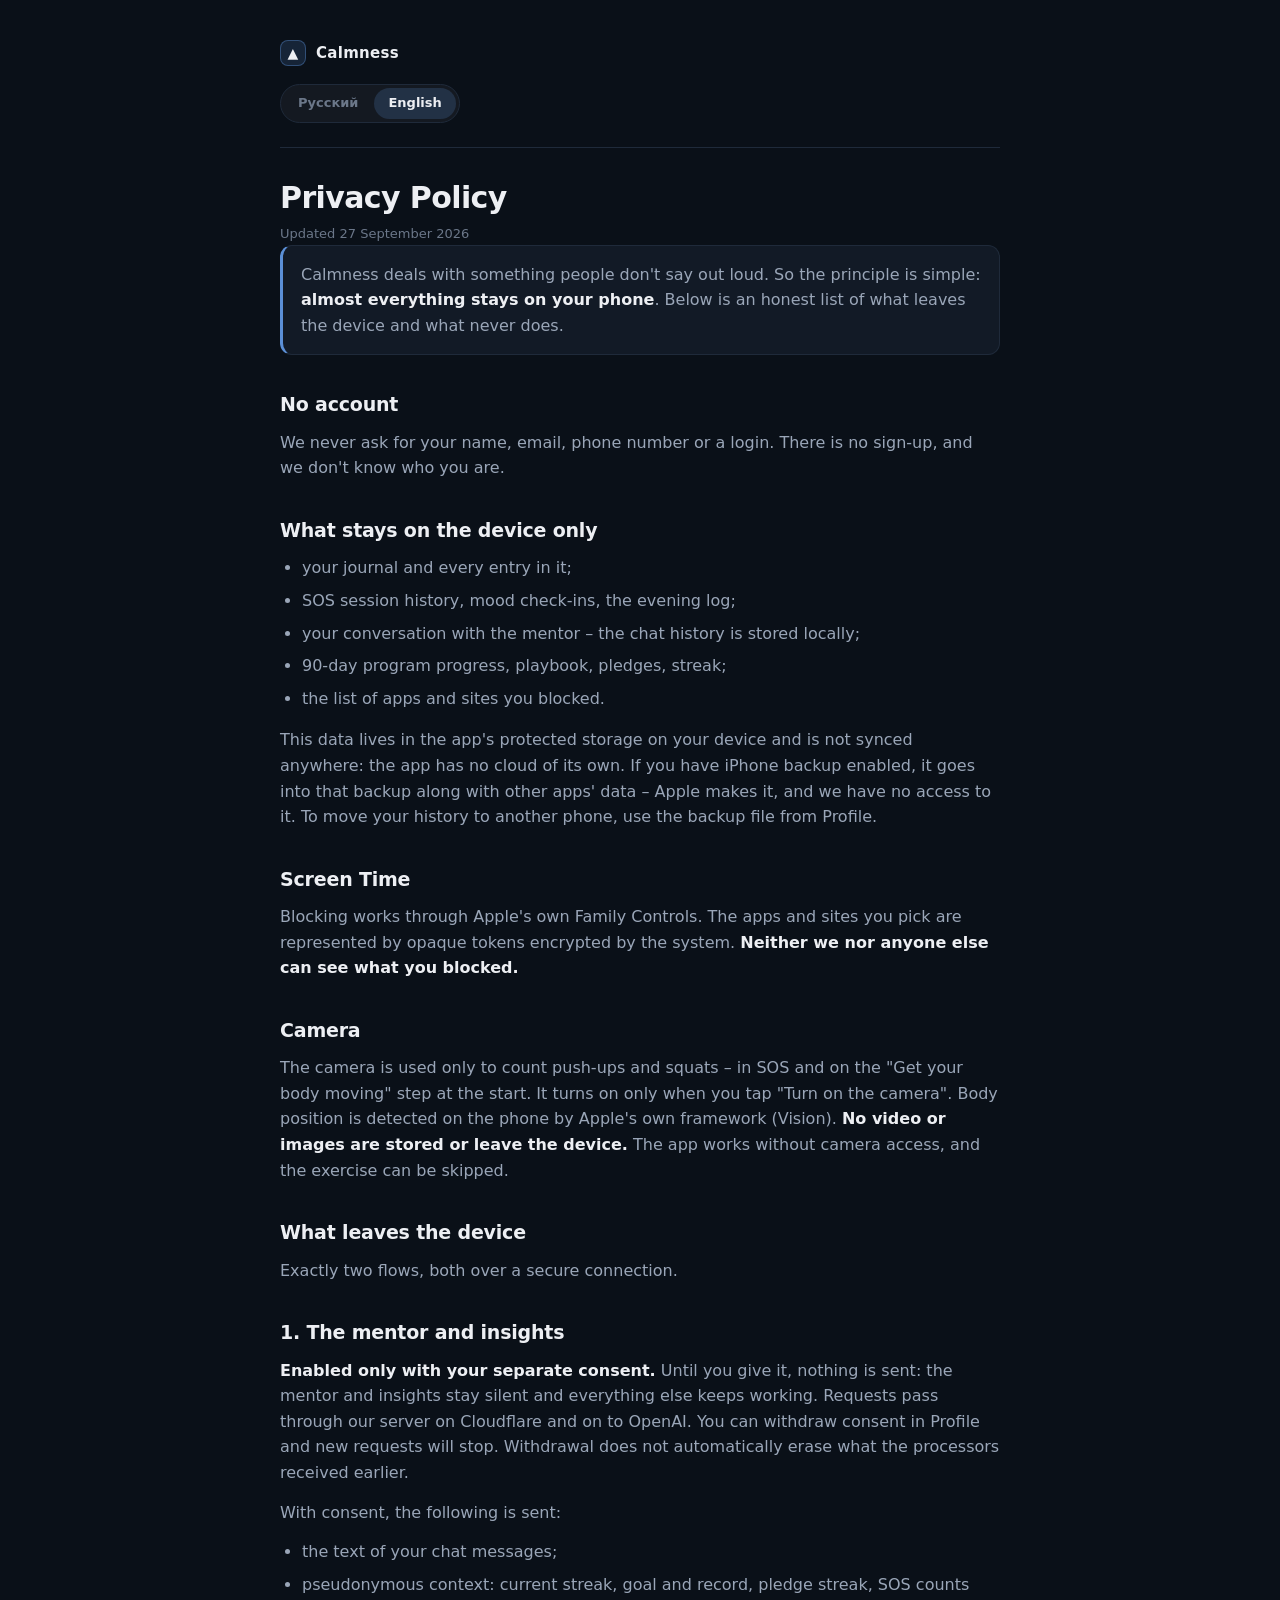
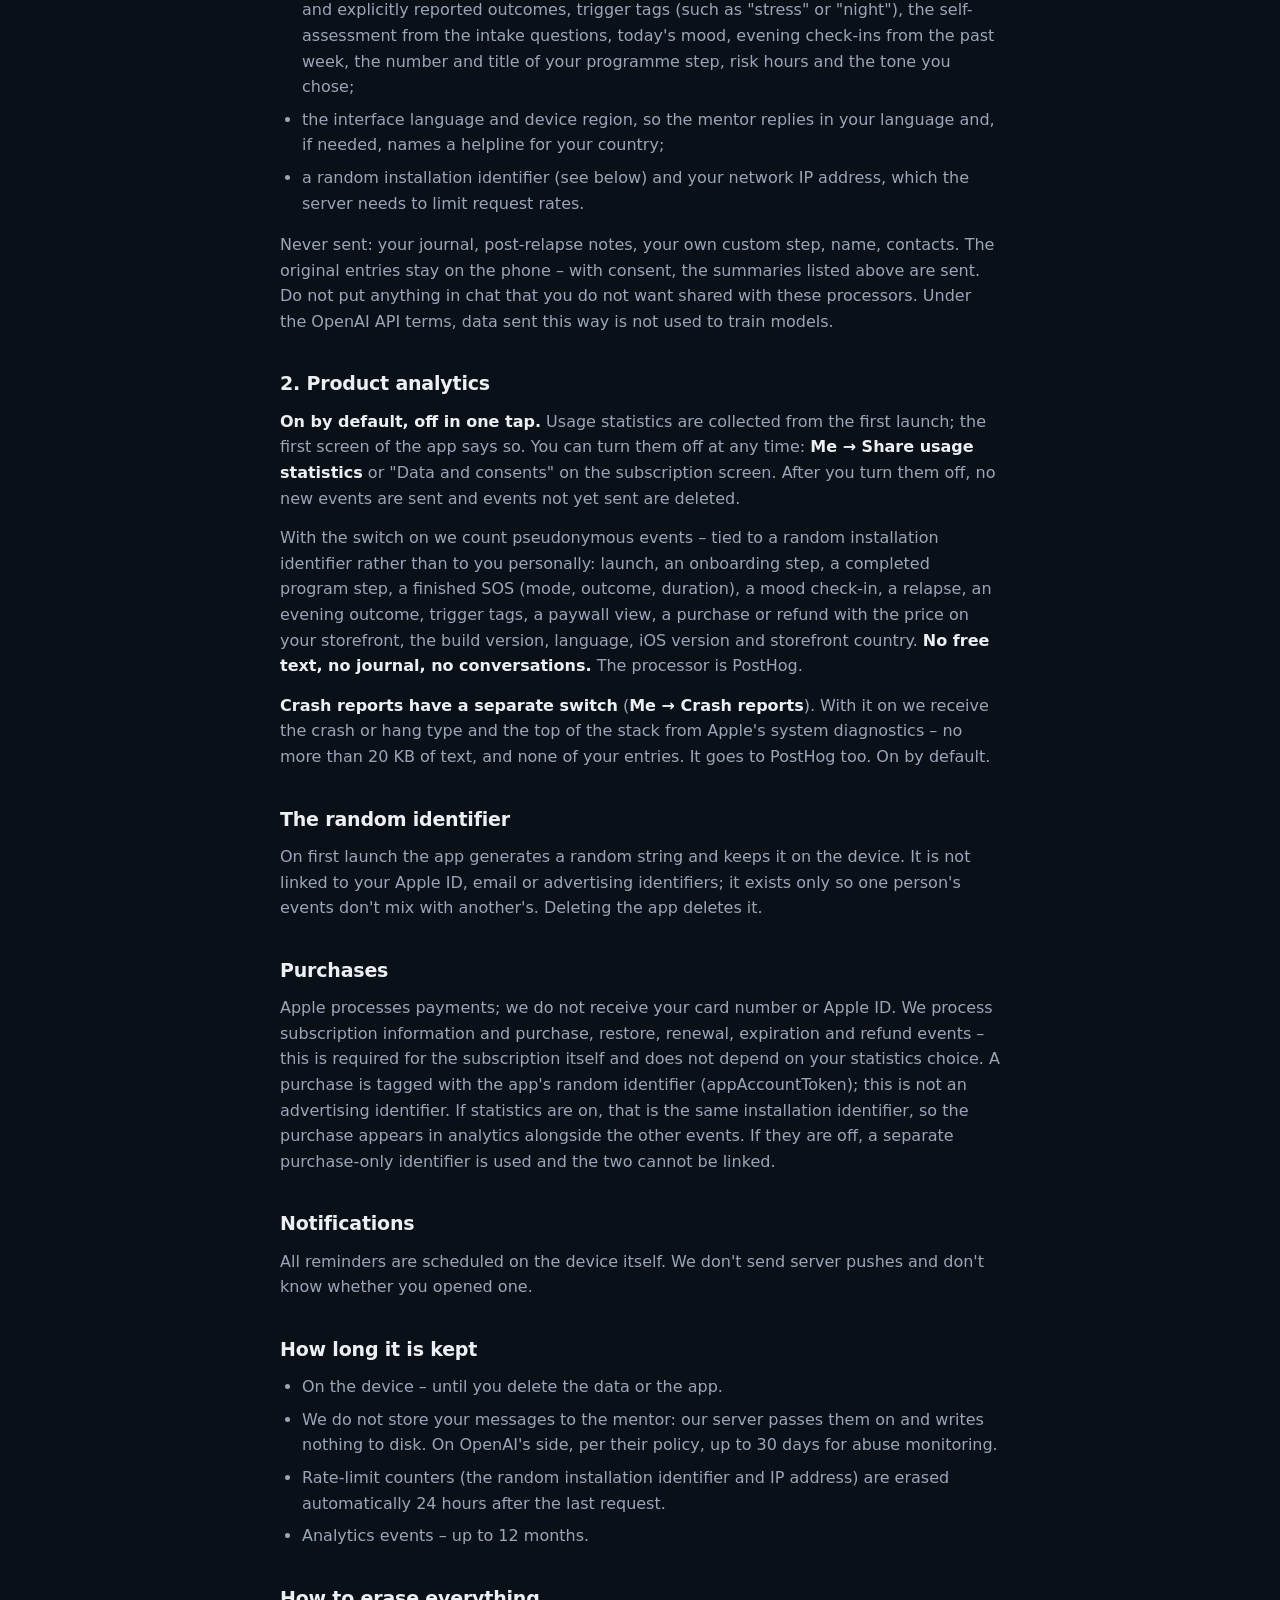
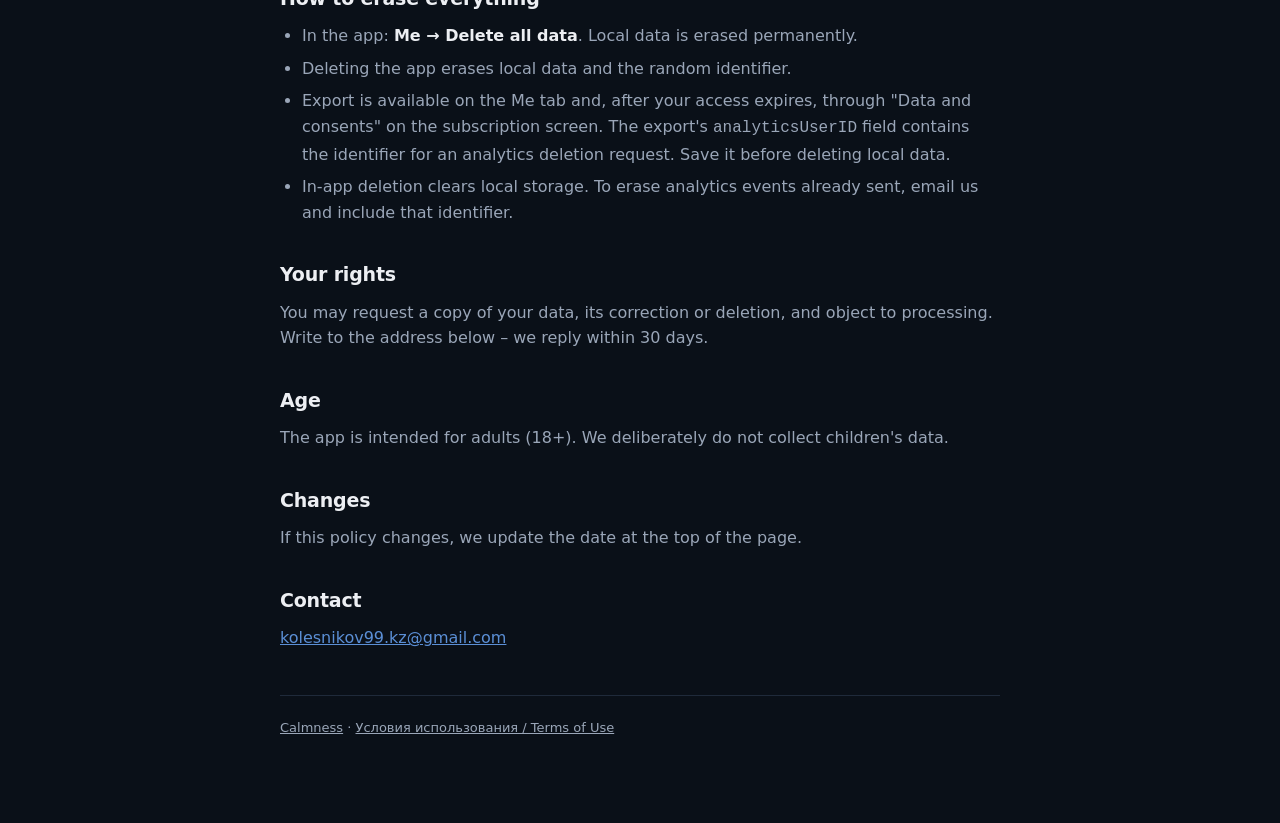
==== commit 01ed01f1: "Политика: камера (только счёт повторов, видео не уходит), язык и регион в запросах наставника Co-Aut" ====
--- a/privacy.html
+++ b/privacy.html
@@ -21,7 +21,7 @@
 <div lang="ru">
 
 <h1>Политика конфиденциальности</h1>
-<p class="updated">Обновлено 24 сентября 2026</p>
+<p class="updated">Обновлено 27 сентября 2026</p>
 
 <div class="note">
   <p>Calmness – приложение о том, о чём не говорят вслух. Поэтому принцип простой:
@@ -52,6 +52,13 @@
 Выбранные приложения и сайты представлены непрозрачными токенами, которые
 шифрует сама система. <strong>Ни мы, ни кто-либо ещё не видит, что именно ты
 заблокировал.</strong></p>
+
+<h2>Камера</h2>
+<p>Камера нужна только для счёта отжиманий и приседаний – в SOS и на шаге
+«Переключи тело» в начале. Она включается, когда ты сам нажимаешь «Включить
+камеру». Положение тела распознаёт на телефоне системный механизм Apple (Vision).
+<strong>Видео и снимки не сохраняются и не покидают устройство.</strong> Без
+доступа к камере приложение работает, упражнение можно пропустить.</p>
 
 <h2>Что покидает устройство</h2>
 <p>Ровно два потока, оба по защищённому соединению.</p>
@@ -70,6 +77,8 @@
   «ночь»), самооценка из вводного опроса, настроение дня, отметки вечеров за
   последнюю неделю, номер и название шага программы, часы риска и выбранный тон
   общения;</li>
+  <li>язык интерфейса и регион устройства – чтобы наставник ответил на твоём
+  языке и, если нужно, назвал линию помощи твоей страны;</li>
   <li>случайный идентификатор установки (о нём ниже) и сетевой IP-адрес –
   он нужен серверу, чтобы ограничивать частоту запросов.</li>
 </ul>
@@ -165,7 +174,7 @@
 <div lang="en">
 
 <h1>Privacy Policy</h1>
-<p class="updated">Updated 24 September 2026</p>
+<p class="updated">Updated 27 September 2026</p>
 
 <div class="note">
   <p>Calmness deals with something people don't say out loud. So the principle is
@@ -195,6 +204,13 @@
 <p>Blocking works through Apple's own Family Controls. The apps and sites you pick
 are represented by opaque tokens encrypted by the system. <strong>Neither we nor
 anyone else can see what you blocked.</strong></p>
+
+<h2>Camera</h2>
+<p>The camera is used only to count push-ups and squats – in SOS and on the
+"Get your body moving" step at the start. It turns on only when you tap "Turn on
+the camera". Body position is detected on the phone by Apple's own framework
+(Vision). <strong>No video or images are stored or leave the device.</strong>
+The app works without camera access, and the exercise can be skipped.</p>
 
 <h2>What leaves the device</h2>
 <p>Exactly two flows, both over a secure connection.</p>
@@ -213,6 +229,8 @@
   "night"), the self-assessment from the intake questions, today's mood, evening
   check-ins from the past week, the number and title of your programme step,
   risk hours and the tone you chose;</li>
+  <li>the interface language and device region, so the mentor replies in your
+  language and, if needed, names a helpline for your country;</li>
   <li>a random installation identifier (see below) and your network IP address,
   which the server needs to limit request rates.</li>
 </ul>
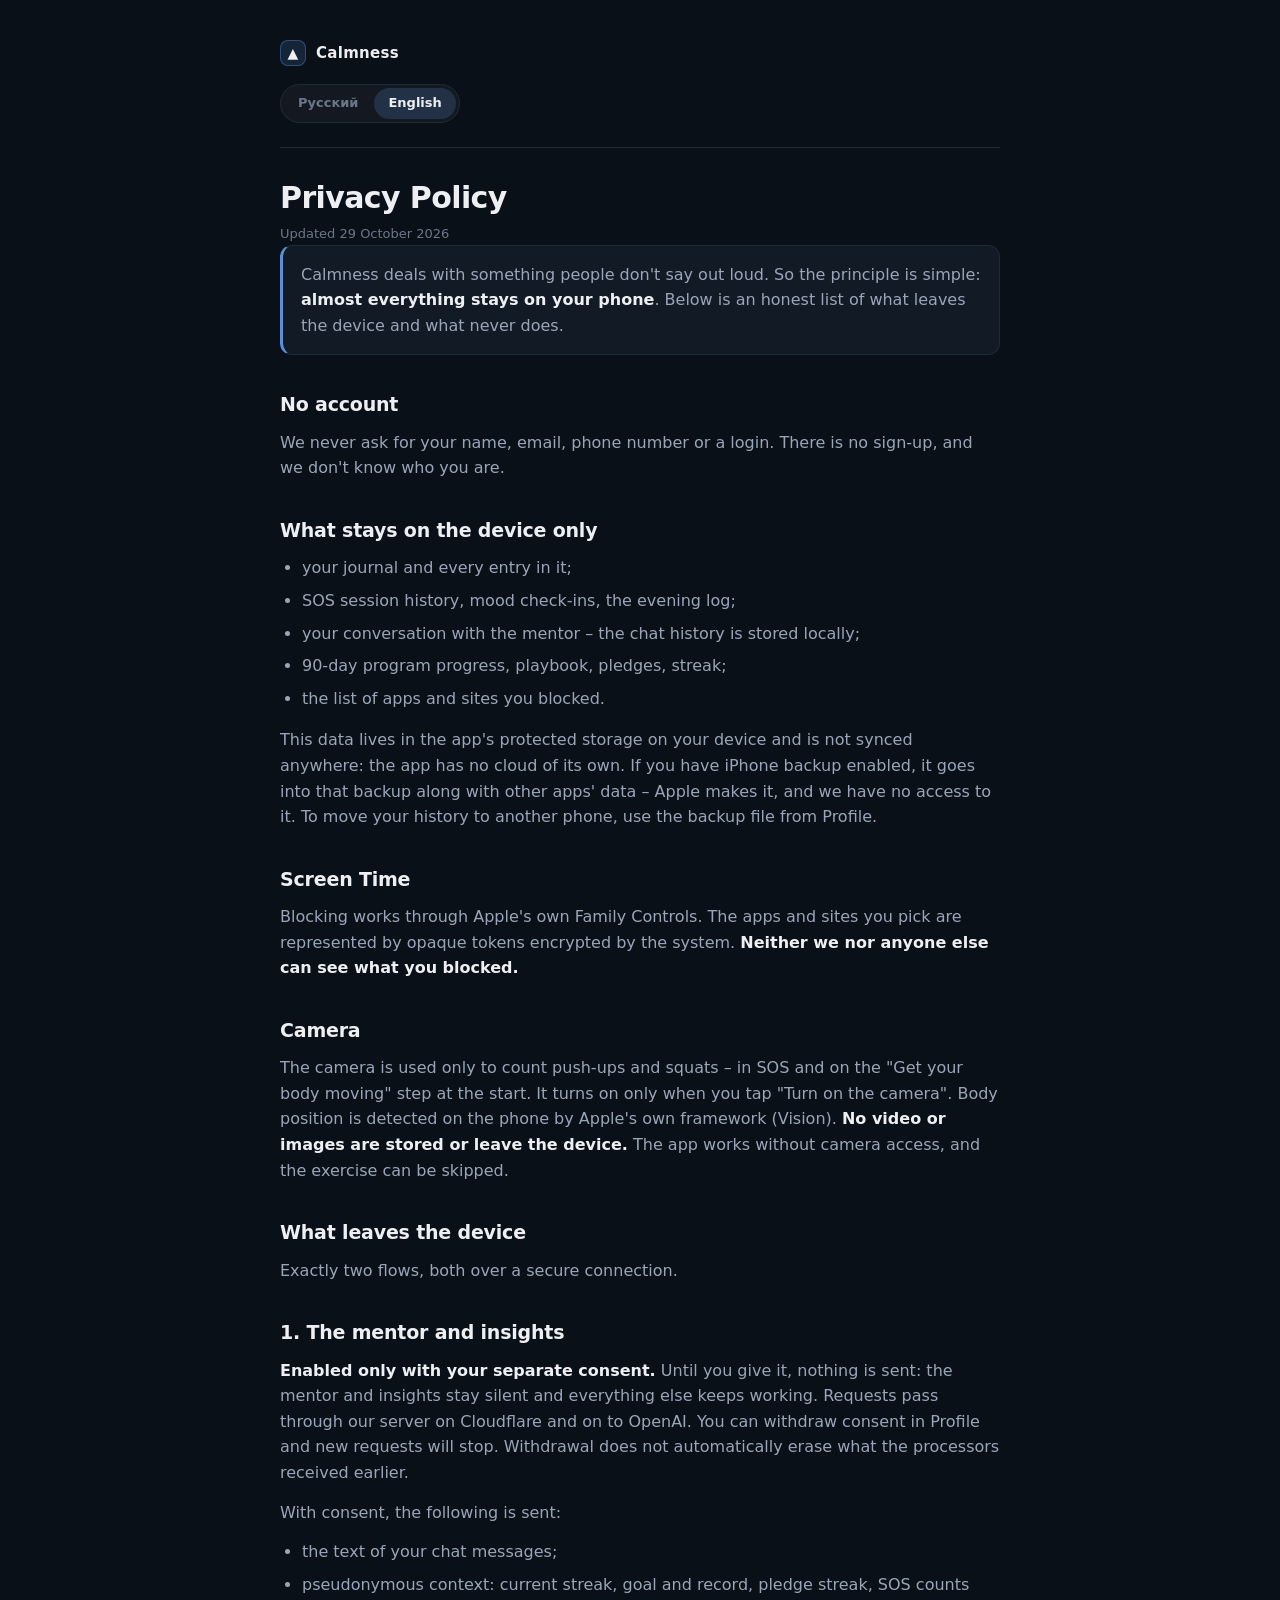
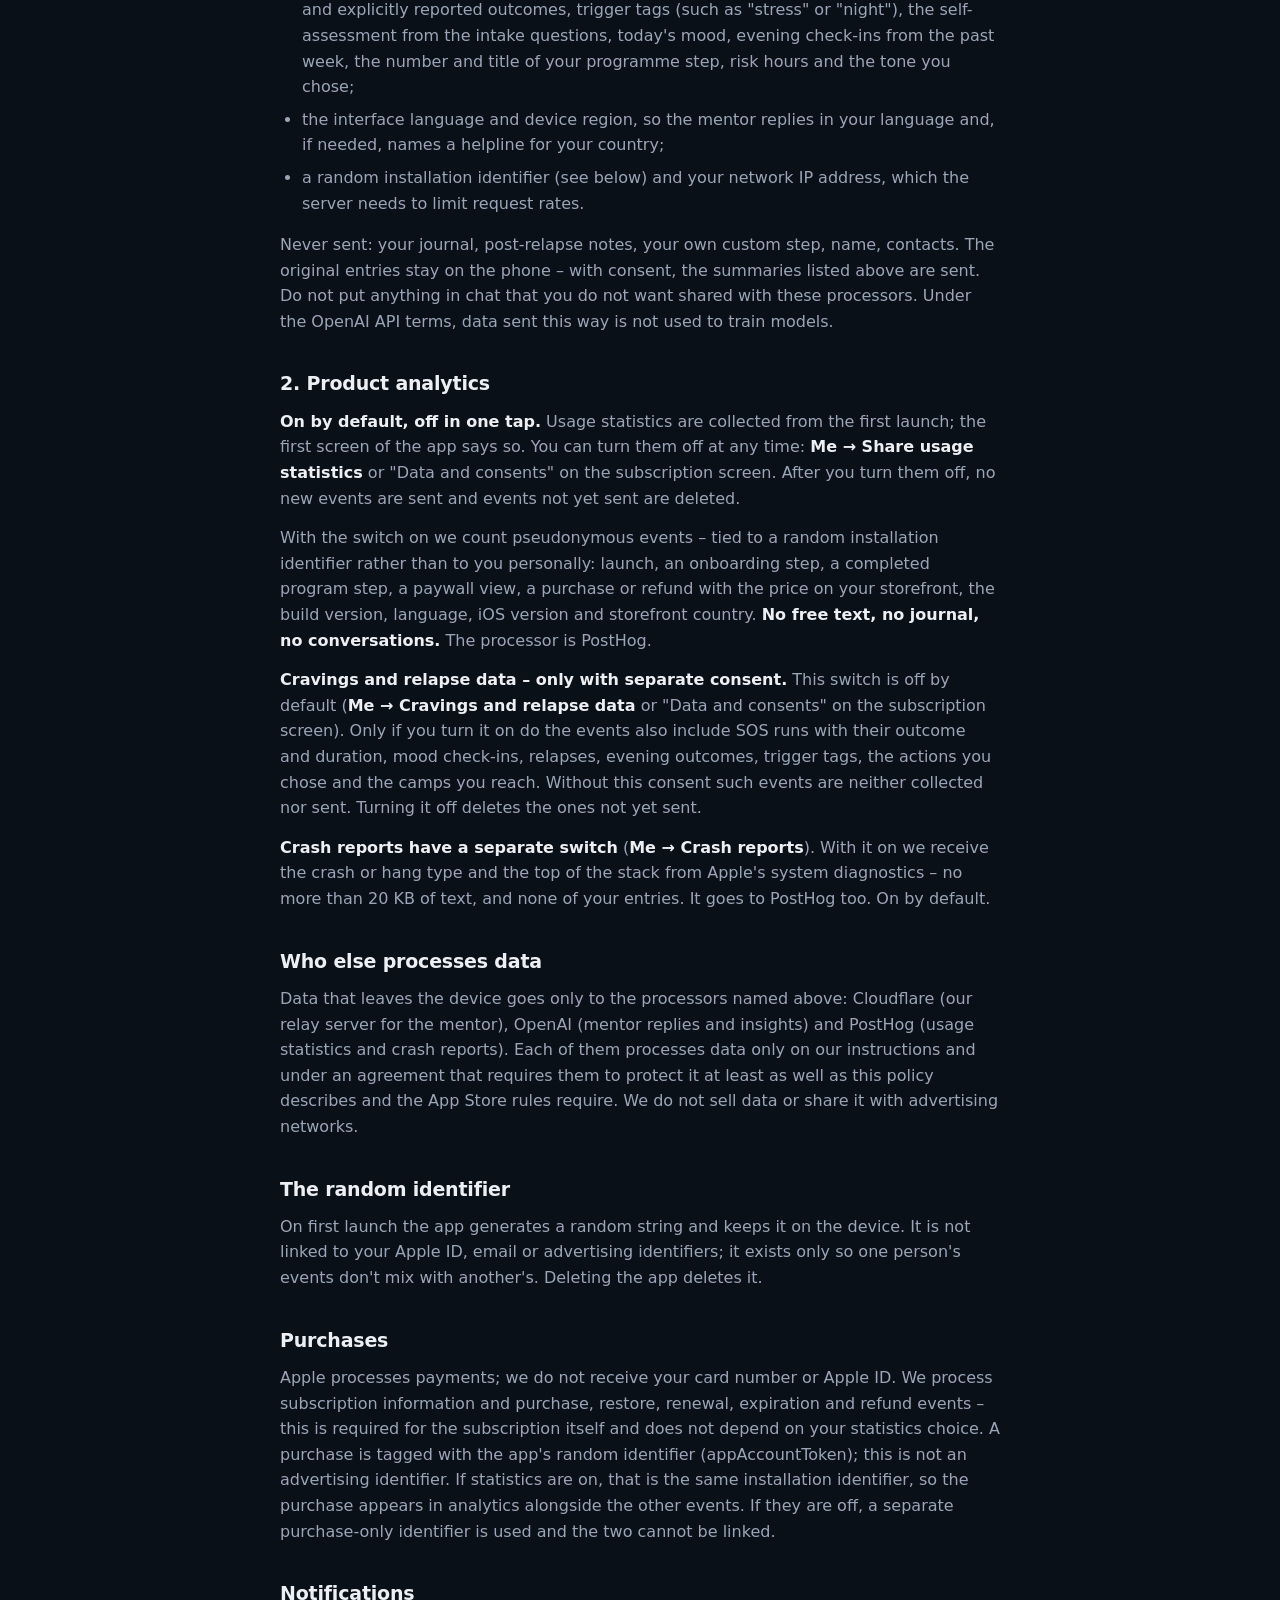
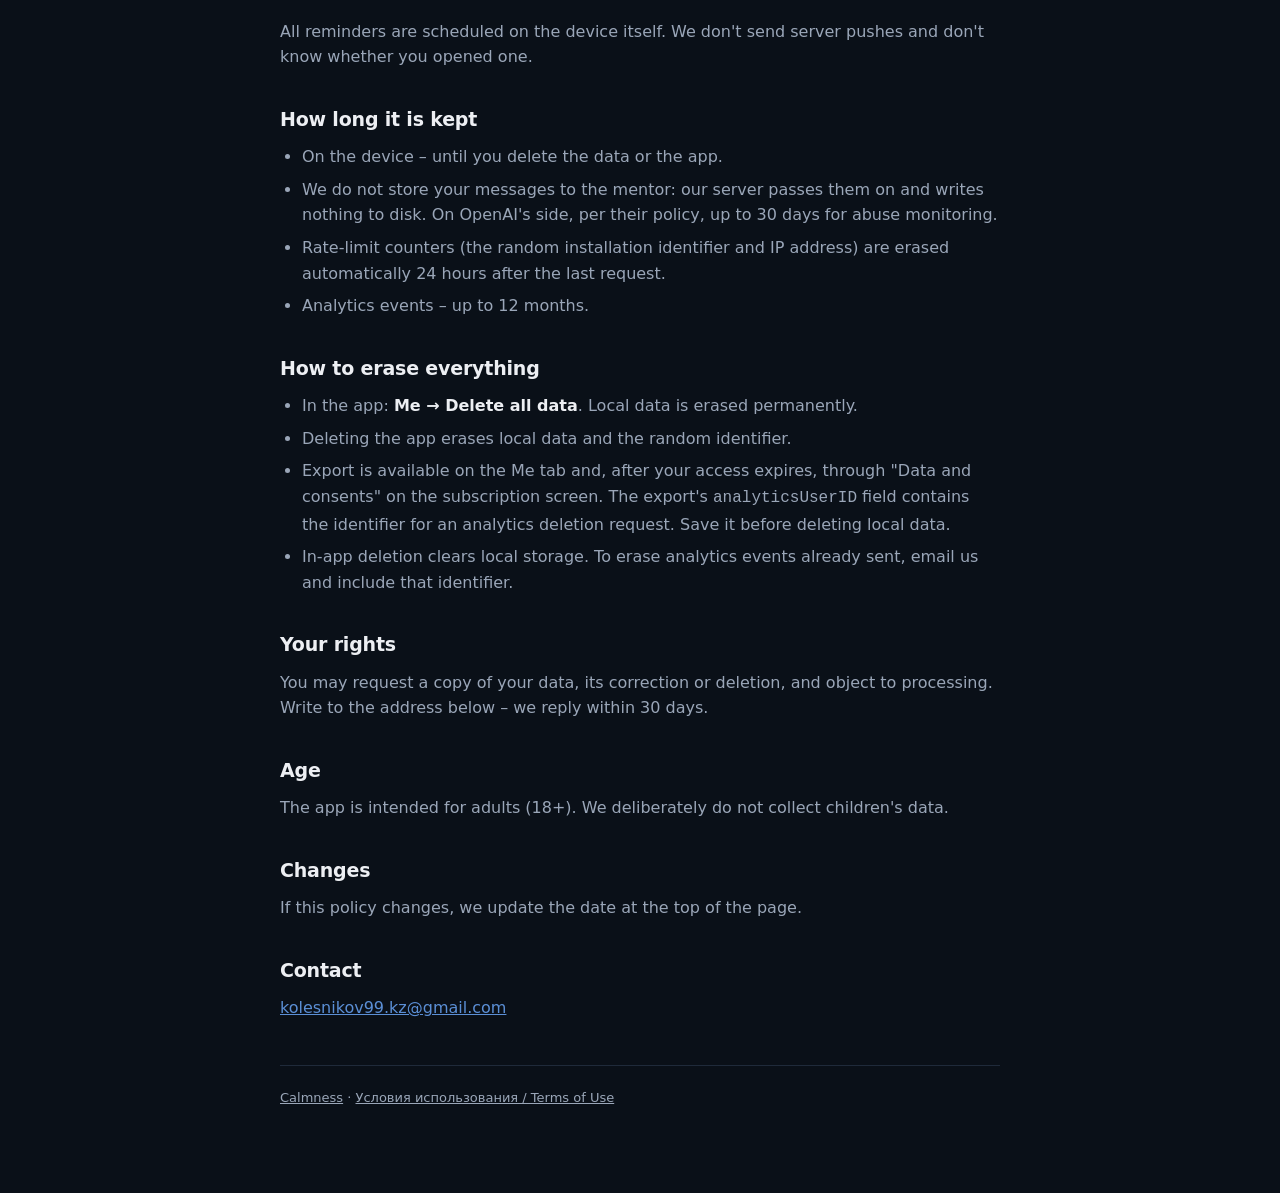
==== commit 66af080d: "Политика и условия: данные о тяге по отдельному согласию, бесплатный щит - Политика: события о тяге," ====
--- a/privacy.html
+++ b/privacy.html
@@ -21,7 +21,7 @@
 <div lang="ru">
 
 <h1>Политика конфиденциальности</h1>
-<p class="updated">Обновлено 27 сентября 2026</p>
+<p class="updated">Обновлено 29 октября 2026</p>
 
 <div class="note">
   <p>Calmness – приложение о том, о чём не говорят вслух. Поэтому принцип простой:
@@ -95,16 +95,30 @@
 выключения новые события не отправляются, а ещё не отправленные удаляются.</p>
 <p>При включённом тумблере мы считаем псевдонимные события – они привязаны
 к случайному идентификатору установки, а не к тебе лично: запуск, шаг
-онбординга, пройденный шаг программы, завершённый SOS (режим, исход,
-длительность), отметка настроения, срыв, итог вечера, теги триггеров, показ
-стены оплаты, покупка и возврат с ценой на твоей витрине, версия сборки, язык,
-версия iOS и страна витрины. <strong>Свободного текста, дневника и переписки
-в аналитике нет.</strong> Обработчик – PostHog.</p>
+онбординга, пройденный шаг программы, показ стены оплаты, покупка и возврат
+с ценой на твоей витрине, версия сборки, язык, версия iOS и страна витрины.
+<strong>Свободного текста, дневника и переписки в аналитике нет.</strong>
+Обработчик – PostHog.</p>
+<p><strong>Данные о тяге и срывах – только с отдельного согласия.</strong>
+Этот тумблер по умолчанию выключен (<strong>Я → Данные о тяге и срывах</strong>
+или «Данные и согласия» на экране подписки). Только если ты его включишь,
+к событиям добавляются запуски SOS и их исход и длительность, отметки
+настроения, срывы, итоги вечеров, теги триггеров, выбранные действия и взятые лагеря. Без
+этого согласия такие события не собираются и не отправляются. Выключение
+удаляет те из них, что ещё не отправлены.</p>
 <p><strong>Отчёты о сбоях – отдельный тумблер</strong>
 (<strong>Я → Отчёты о сбоях</strong>). При включённом мы получаем из
 системной диагностики Apple тип падения или зависания и верх стека – не больше
 20 КБ текста, без твоих записей. Отправляется туда же, в PostHog. По умолчанию
 включено.</p>
+
+<h2>Кто ещё обрабатывает данные</h2>
+<p>Данные, которые покидают устройство, получают только обработчики, названные
+выше: Cloudflare (наш сервер-посредник для наставника), OpenAI (ответы
+наставника и разборы) и PostHog (статистика и отчёты о сбоях). Каждый из них
+обрабатывает данные только по нашему поручению и по договору, который
+обязывает защищать их не хуже, чем описано в этой политике и требуют правила
+App Store. Мы не продаём данные и не передаём их рекламным сетям.</p>
 
 <h2>Случайный идентификатор</h2>
 <p>При первом запуске приложение создаёт случайный набор символов и хранит его
@@ -174,7 +188,7 @@
 <div lang="en">
 
 <h1>Privacy Policy</h1>
-<p class="updated">Updated 27 September 2026</p>
+<p class="updated">Updated 29 October 2026</p>
 
 <div class="note">
   <p>Calmness deals with something people don't say out loud. So the principle is
@@ -248,16 +262,30 @@
 events are sent and events not yet sent are deleted.</p>
 <p>With the switch on we count pseudonymous events – tied to a random
 installation identifier rather than to you personally: launch, an onboarding
-step, a completed program step, a finished SOS (mode, outcome, duration), a mood
-check-in, a relapse, an evening outcome, trigger tags, a paywall view, a purchase
-or refund with the price on your storefront, the build version, language, iOS
-version and storefront country. <strong>No free text, no journal, no
+step, a completed program step, a paywall view, a purchase or refund with the
+price on your storefront, the build version, language, iOS version and
+storefront country. <strong>No free text, no journal, no
 conversations.</strong> The processor is PostHog.</p>
+<p><strong>Cravings and relapse data – only with separate consent.</strong>
+This switch is off by default (<strong>Me → Cravings and relapse data</strong> or
+"Data and consents" on the subscription screen). Only if you turn it on do the
+events also include SOS runs with their outcome and duration, mood check-ins,
+relapses, evening outcomes, trigger tags, the actions you chose and the camps you reach. Without this
+consent such events are neither collected nor sent. Turning it off deletes the
+ones not yet sent.</p>
 <p><strong>Crash reports have a separate switch</strong>
 (<strong>Me → Crash reports</strong>). With it on we receive the crash or
 hang type and the top of the stack from Apple's system diagnostics – no more
 than 20 KB of text, and none of your entries. It goes to PostHog too. On by
 default.</p>
+
+<h2>Who else processes data</h2>
+<p>Data that leaves the device goes only to the processors named above:
+Cloudflare (our relay server for the mentor), OpenAI (mentor replies and
+insights) and PostHog (usage statistics and crash reports). Each of them
+processes data only on our instructions and under an agreement that requires
+them to protect it at least as well as this policy describes and the App Store
+rules require. We do not sell data or share it with advertising networks.</p>
 
 <h2>The random identifier</h2>
 <p>On first launch the app generates a random string and keeps it on the device.
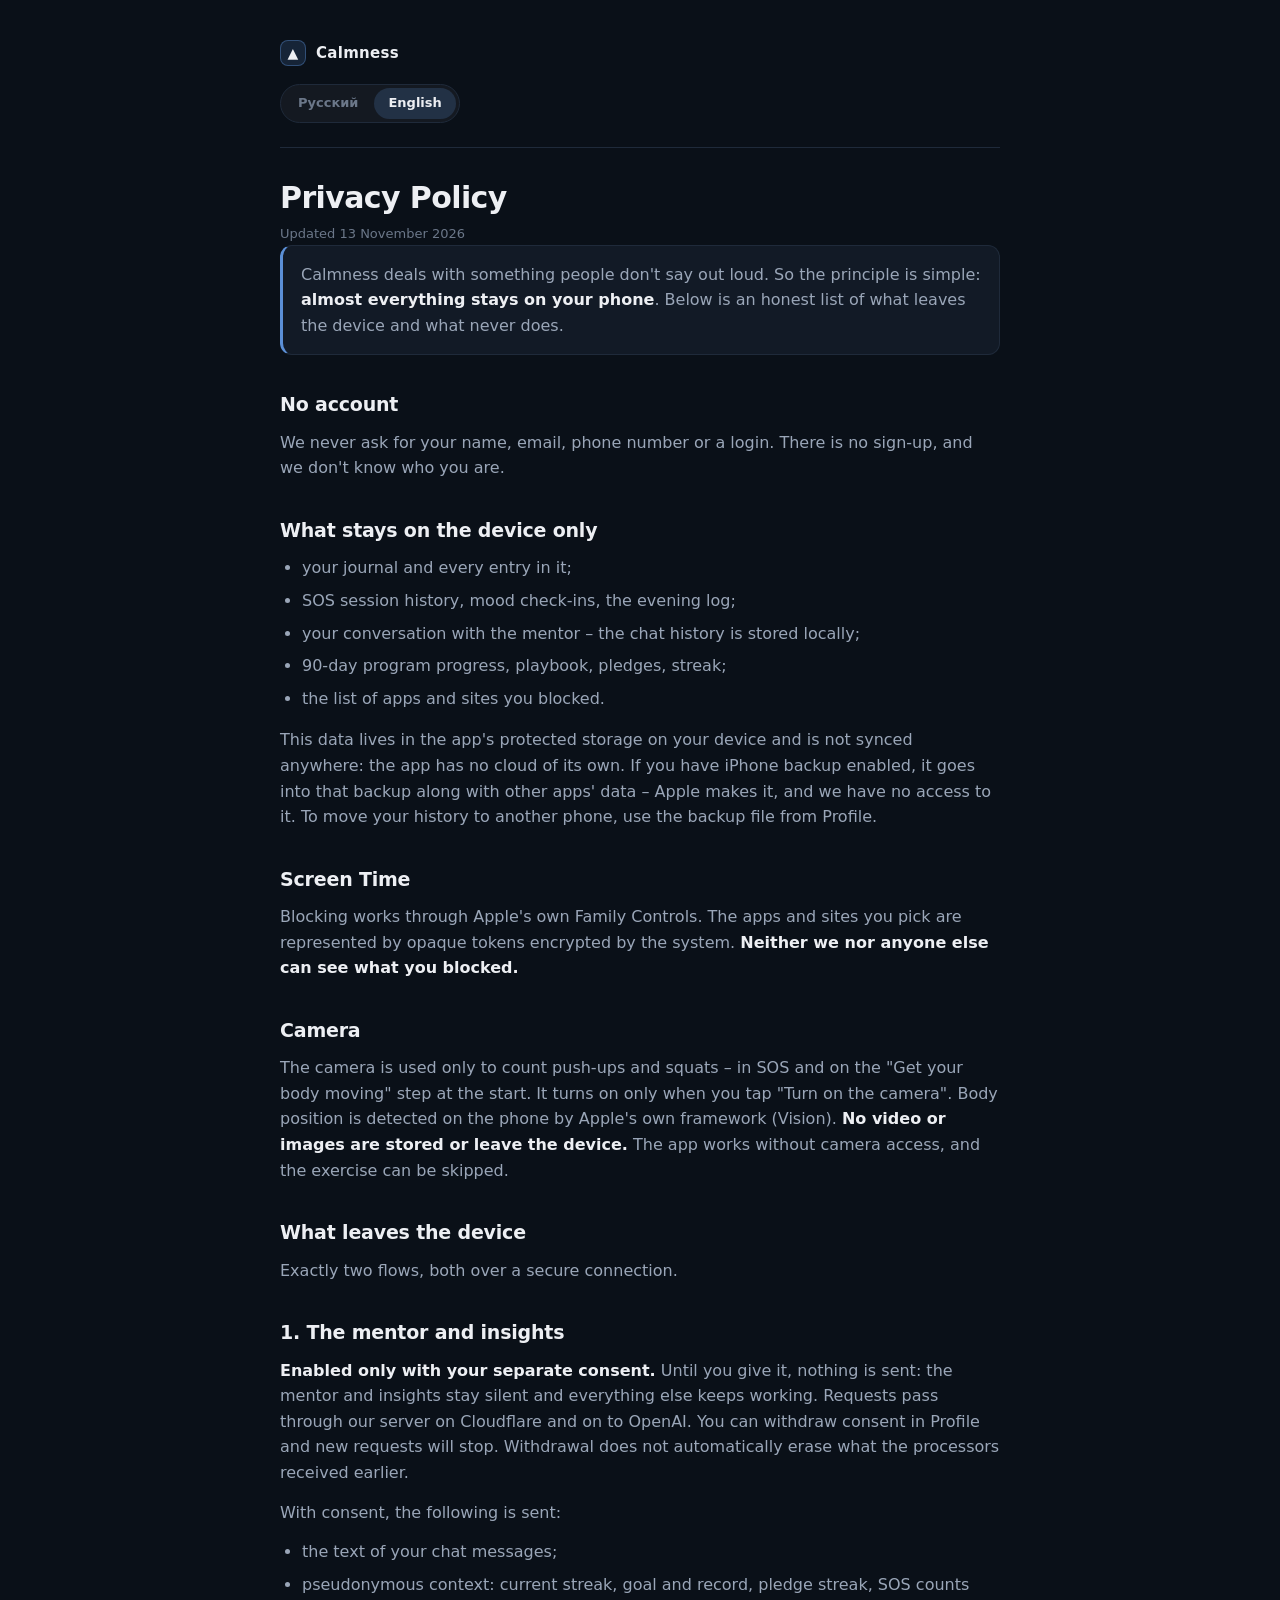
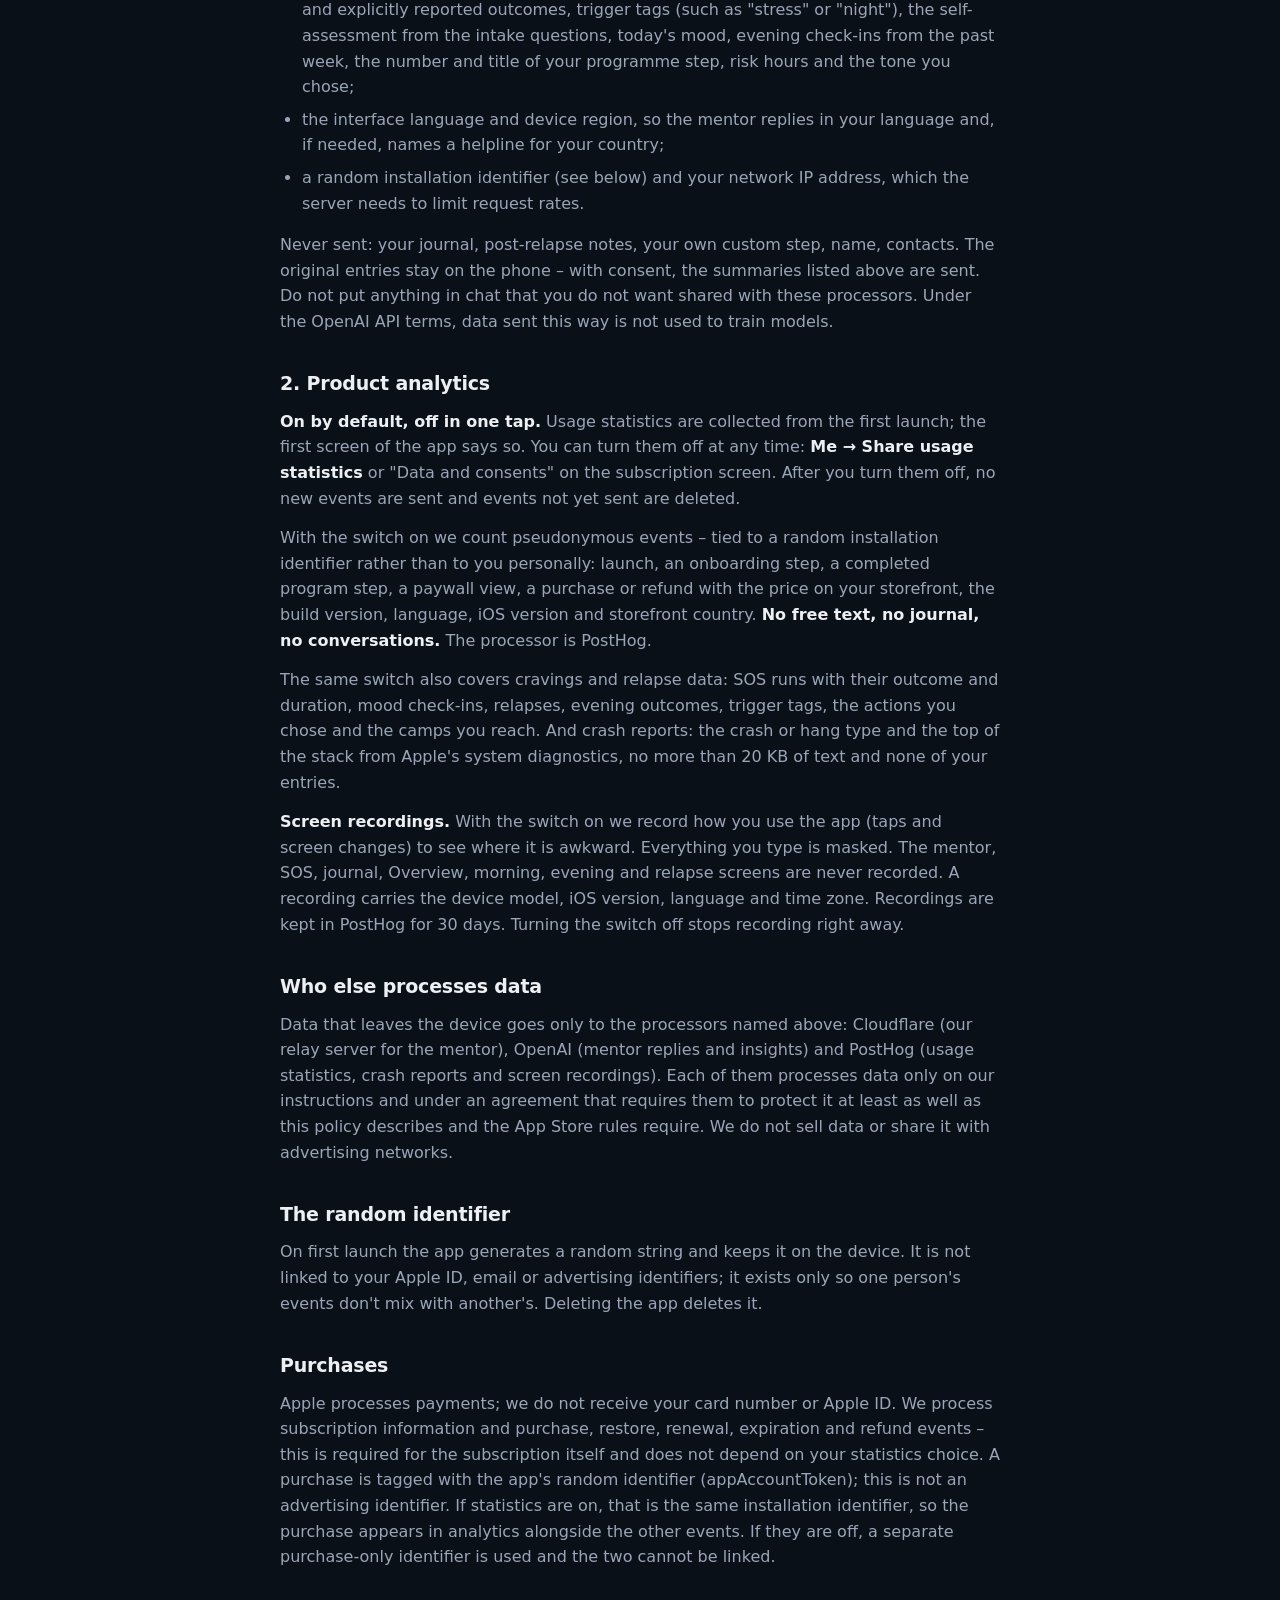
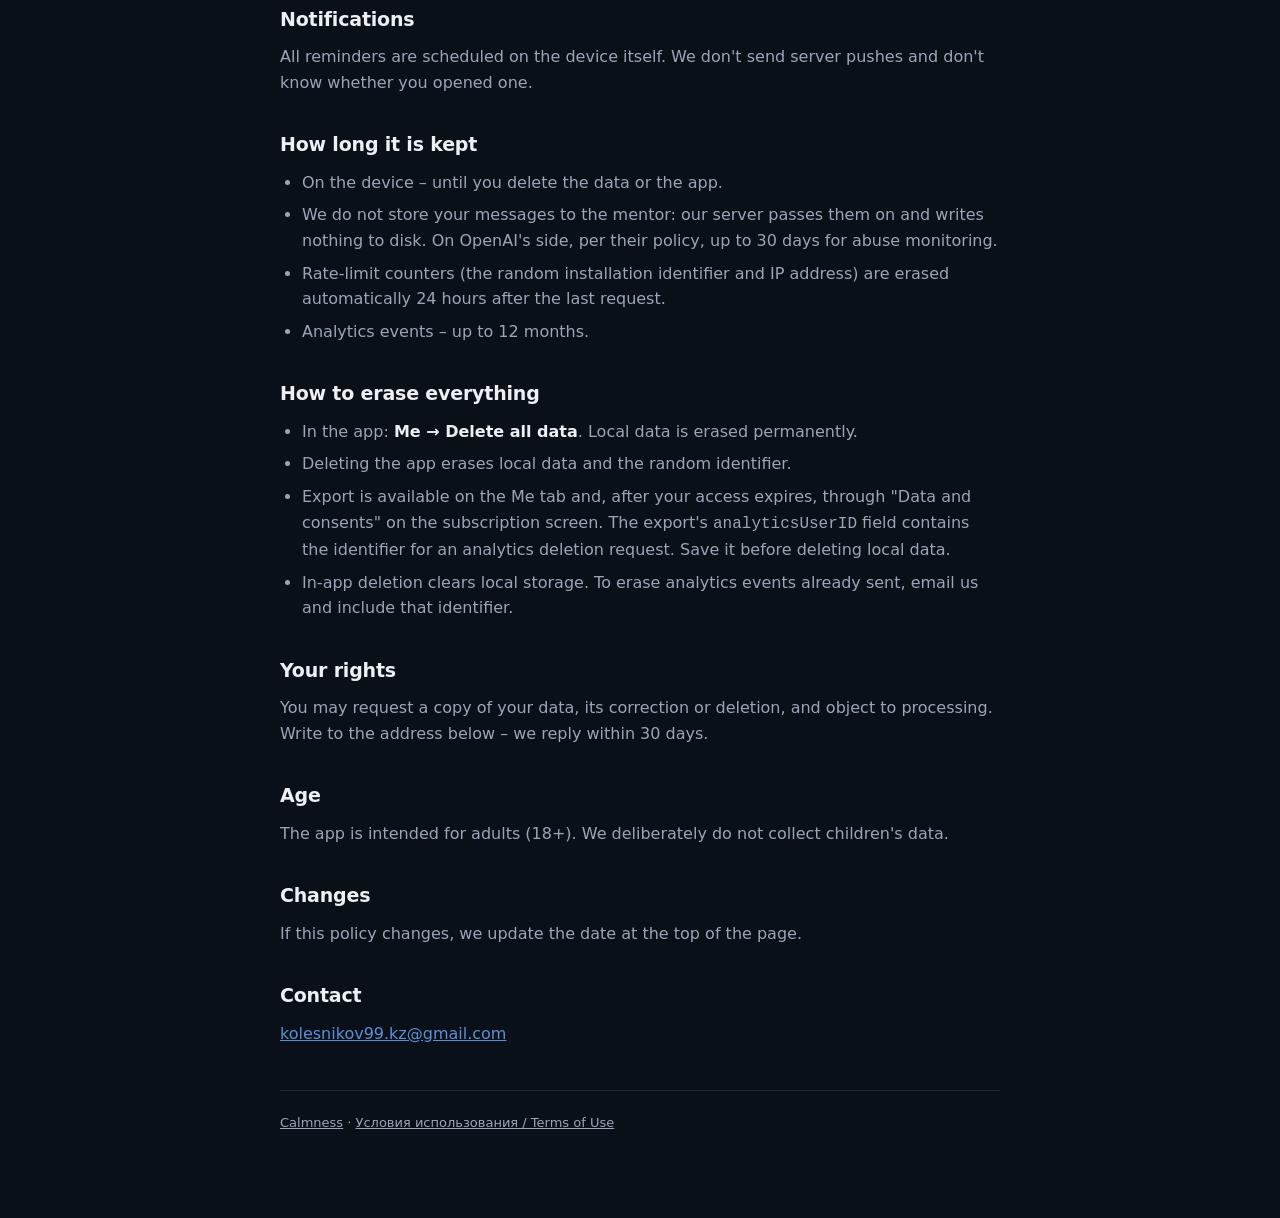
==== commit b0cdb011: "Политика: один тумблер статистики, записи экрана Co-Authored-By: Claude Opus 5.5 <noreply@anthropic." ====
--- a/privacy.html
+++ b/privacy.html
@@ -21,7 +21,7 @@
 <div lang="ru">
 
 <h1>Политика конфиденциальности</h1>
-<p class="updated">Обновлено 29 октября 2026</p>
+<p class="updated">Обновлено 13 ноября 2026</p>
 
 <div class="note">
   <p>Calmness – приложение о том, о чём не говорят вслух. Поэтому принцип простой:
@@ -99,23 +99,23 @@
 с ценой на твоей витрине, версия сборки, язык, версия iOS и страна витрины.
 <strong>Свободного текста, дневника и переписки в аналитике нет.</strong>
 Обработчик – PostHog.</p>
-<p><strong>Данные о тяге и срывах – только с отдельного согласия.</strong>
-Этот тумблер по умолчанию выключен (<strong>Я → Данные о тяге и срывах</strong>
-или «Данные и согласия» на экране подписки). Только если ты его включишь,
-к событиям добавляются запуски SOS и их исход и длительность, отметки
-настроения, срывы, итоги вечеров, теги триггеров, выбранные действия и взятые лагеря. Без
-этого согласия такие события не собираются и не отправляются. Выключение
-удаляет те из них, что ещё не отправлены.</p>
-<p><strong>Отчёты о сбоях – отдельный тумблер</strong>
-(<strong>Я → Отчёты о сбоях</strong>). При включённом мы получаем из
-системной диагностики Apple тип падения или зависания и верх стека – не больше
-20 КБ текста, без твоих записей. Отправляется туда же, в PostHog. По умолчанию
-включено.</p>
+<p>Тот же тумблер включает и данные о тяге и срывах: запуски SOS, их исход
+и длительность, отметки настроения, срывы, итоги вечеров, теги триггеров,
+выбранные действия и взятые лагеря. И отчёты о сбоях: тип падения или
+зависания и верх стека из системной диагностики Apple, не больше 20 КБ
+текста, без твоих записей.</p>
+<p><strong>Записи экрана.</strong> При включённом тумблере мы записываем,
+как ты пользуешься приложением (касания и смену экранов), чтобы видеть, где
+неудобно. Всё, что ты вводишь, закрыто маской. Экраны наставника, SOS,
+дневника, Обзора, утра, вечера и срыва не записываются вовсе. К записи
+добавляются модель устройства, версия iOS, язык и часовой пояс. Записи
+хранятся в PostHog 30 дней. Выключение тумблера сразу останавливает
+запись.</p>
 
 <h2>Кто ещё обрабатывает данные</h2>
 <p>Данные, которые покидают устройство, получают только обработчики, названные
 выше: Cloudflare (наш сервер-посредник для наставника), OpenAI (ответы
-наставника и разборы) и PostHog (статистика и отчёты о сбоях). Каждый из них
+наставника и разборы) и PostHog (статистика, отчёты о сбоях и записи экрана). Каждый из них
 обрабатывает данные только по нашему поручению и по договору, который
 обязывает защищать их не хуже, чем описано в этой политике и требуют правила
 App Store. Мы не продаём данные и не передаём их рекламным сетям.</p>
@@ -188,7 +188,7 @@
 <div lang="en">
 
 <h1>Privacy Policy</h1>
-<p class="updated">Updated 29 October 2026</p>
+<p class="updated">Updated 13 November 2026</p>
 
 <div class="note">
   <p>Calmness deals with something people don't say out loud. So the principle is
@@ -266,23 +266,22 @@
 price on your storefront, the build version, language, iOS version and
 storefront country. <strong>No free text, no journal, no
 conversations.</strong> The processor is PostHog.</p>
-<p><strong>Cravings and relapse data – only with separate consent.</strong>
-This switch is off by default (<strong>Me → Cravings and relapse data</strong> or
-"Data and consents" on the subscription screen). Only if you turn it on do the
-events also include SOS runs with their outcome and duration, mood check-ins,
-relapses, evening outcomes, trigger tags, the actions you chose and the camps you reach. Without this
-consent such events are neither collected nor sent. Turning it off deletes the
-ones not yet sent.</p>
-<p><strong>Crash reports have a separate switch</strong>
-(<strong>Me → Crash reports</strong>). With it on we receive the crash or
-hang type and the top of the stack from Apple's system diagnostics – no more
-than 20 KB of text, and none of your entries. It goes to PostHog too. On by
-default.</p>
+<p>The same switch also covers cravings and relapse data: SOS runs with their
+outcome and duration, mood check-ins, relapses, evening outcomes, trigger tags,
+the actions you chose and the camps you reach. And crash reports: the crash or
+hang type and the top of the stack from Apple's system diagnostics, no more
+than 20 KB of text and none of your entries.</p>
+<p><strong>Screen recordings.</strong> With the switch on we record how you
+use the app (taps and screen changes) to see where it is awkward. Everything
+you type is masked. The mentor, SOS, journal, Overview, morning, evening and
+relapse screens are never recorded. A recording carries the device model, iOS
+version, language and time zone. Recordings are kept in PostHog for 30 days.
+Turning the switch off stops recording right away.</p>
 
 <h2>Who else processes data</h2>
 <p>Data that leaves the device goes only to the processors named above:
 Cloudflare (our relay server for the mentor), OpenAI (mentor replies and
-insights) and PostHog (usage statistics and crash reports). Each of them
+insights) and PostHog (usage statistics, crash reports and screen recordings). Each of them
 processes data only on our instructions and under an agreement that requires
 them to protect it at least as well as this policy describes and the App Store
 rules require. We do not sell data or share it with advertising networks.</p>
